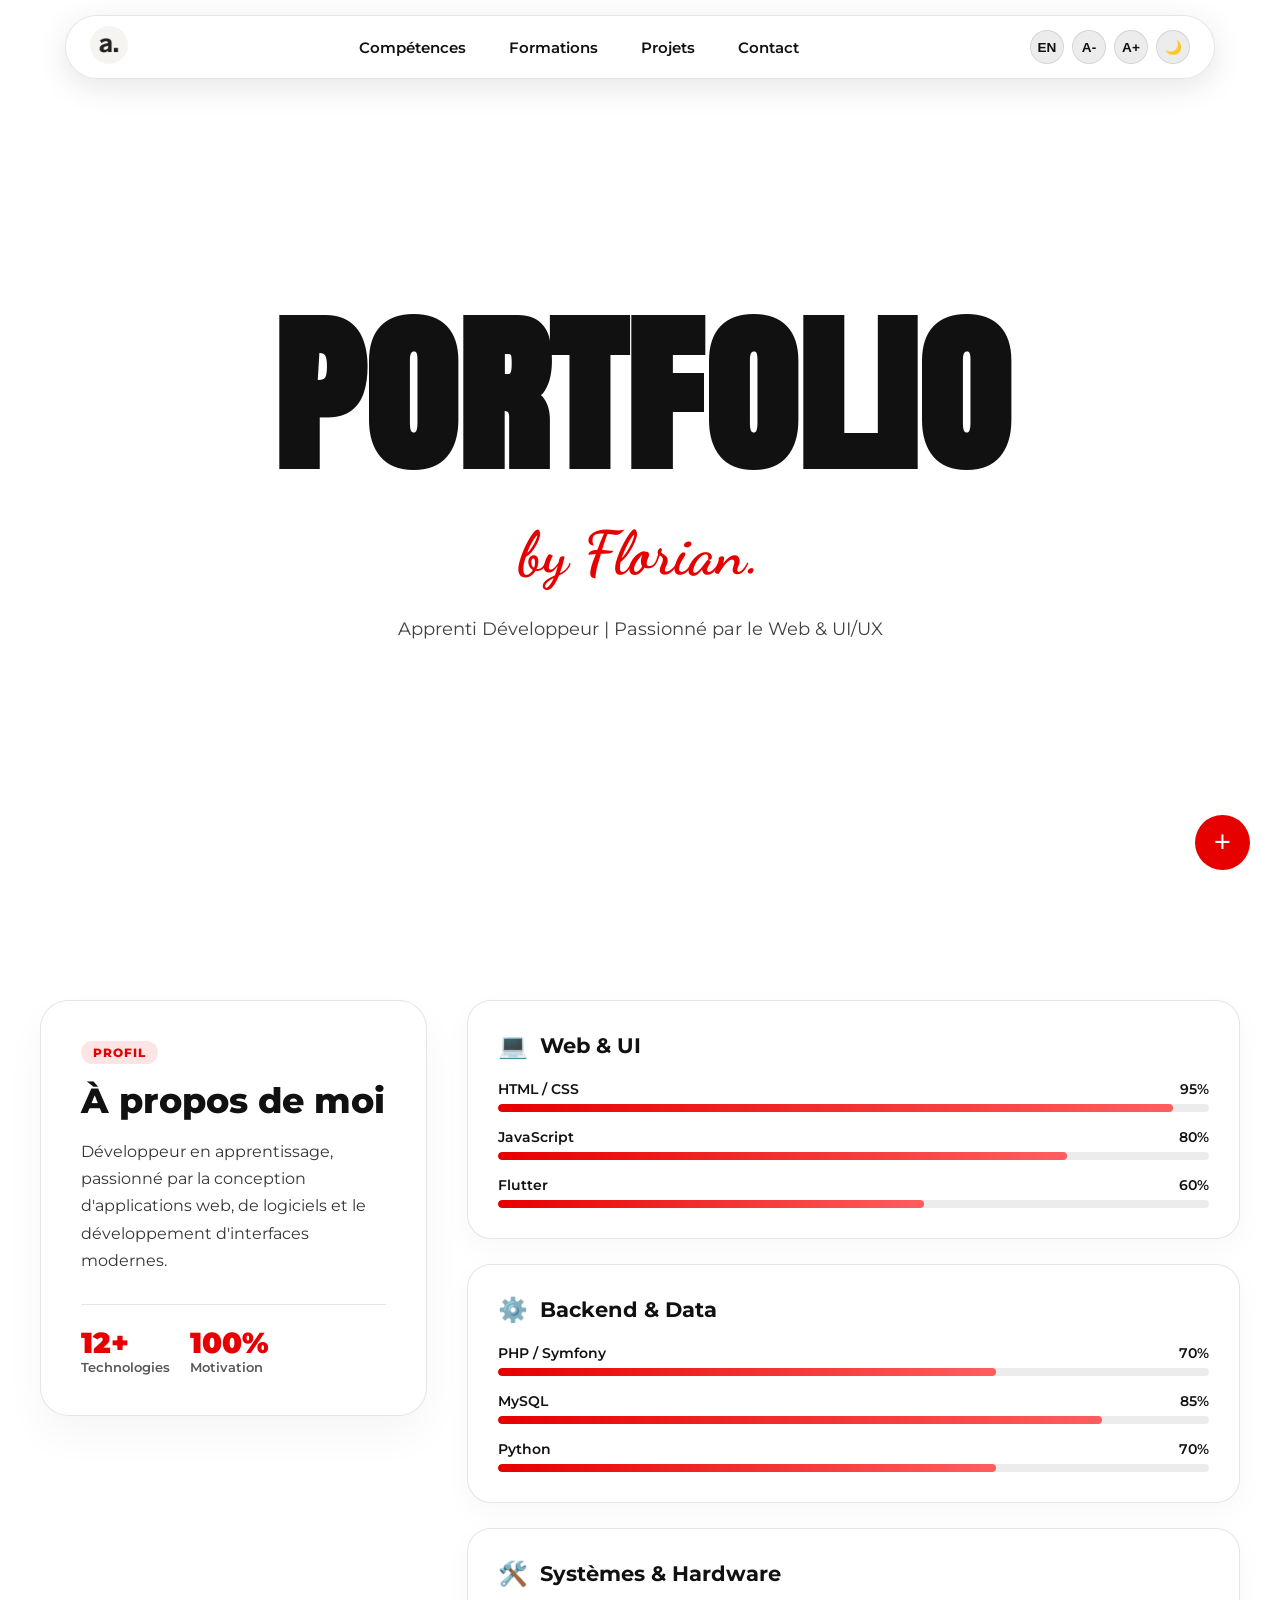
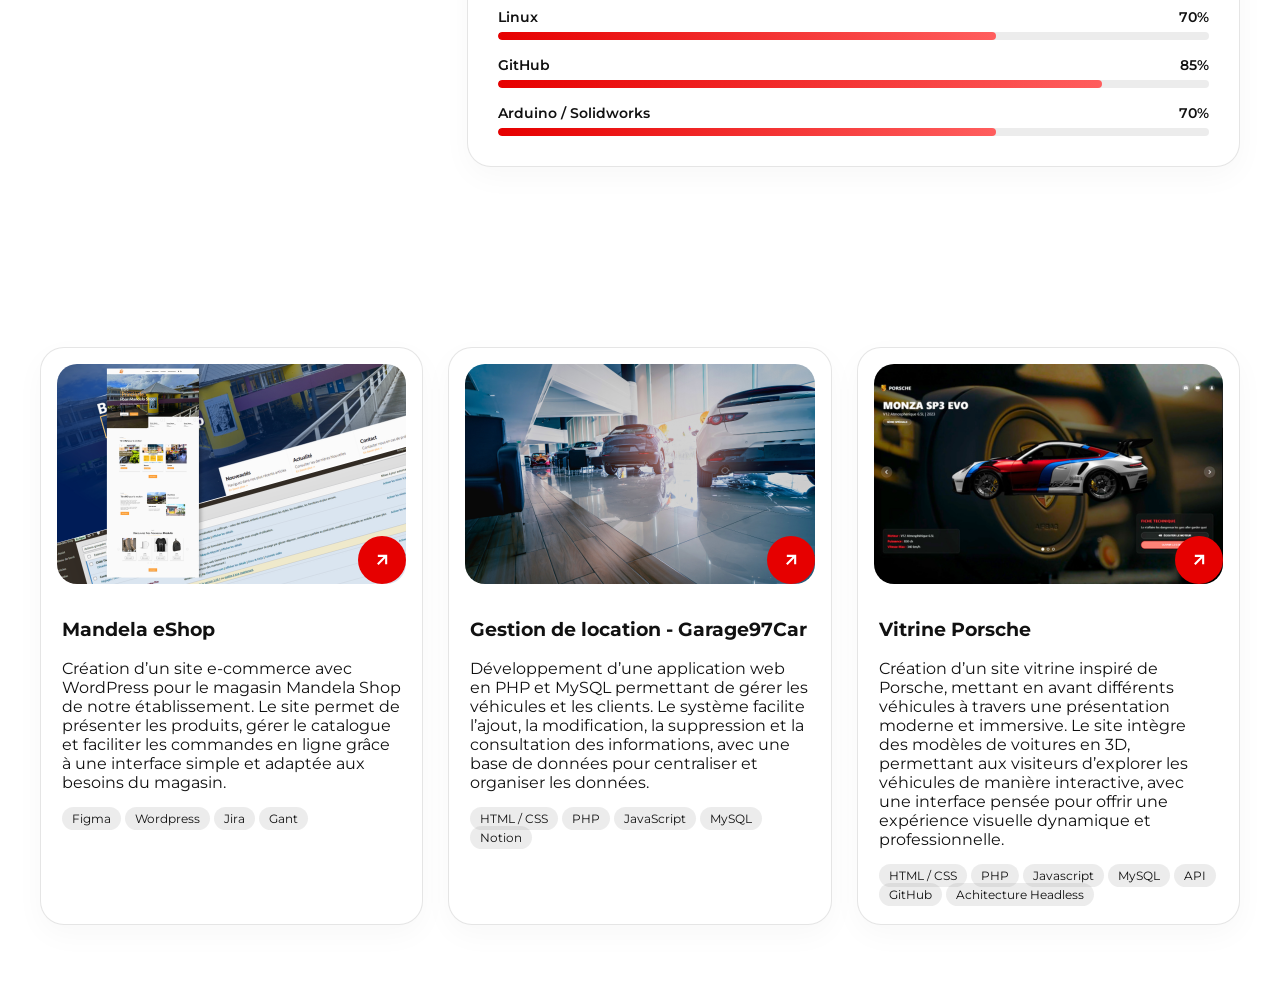
==== index.html @ 23d3fcbe "ajout description projet" ====
<!DOCTYPE html>
<html lang="fr">
<head>
    <meta charset="UTF-8">
    <meta name="viewport" content="width=device-width, initial-scale=1.0">
    <link rel="shortcut icon" href="img/icon-site-portfolio.png" type="image/x-icon">
    <link rel="stylesheet" href="styles.css">
    <title>Portfolio - Florian ALBUFFY - Apprenti Développeur</title>
</head>
<body>
    
    <!-- NAVBAR GLASSMOPHIC ET CONTROLES -->
    <nav>
        <div class="nav-container">
            <div class="left-nav">
                <img src="img/icon-site-portfolio.png" alt="Logo" class="logo-img">
            </div>
            
            <div class="right-nav" id="right-nav">
                <a href="#competences" data-i18n="nav-skills">Compétences</a>
                <a href="#formations" data-i18n="nav-education">Formations</a>
                <a href="#projets" data-i18n="nav-projects">Projets</a>
                <a href="#contact" data-i18n="nav-contact">Contact</a>
            </div>

            <!-- PANNEAU D'ACCESSIBILITÉ & PARAMÈTRES -->
            <div class="nav-controls">
                <!-- Selecteur de Langue -->
                <button id="lang-btn" class="ctrl-btn" title="Changer de langue">EN</button>
                
                <!-- Contrôle Taille de Police -->
                <button id="font-decrease" class="ctrl-btn" title="Réduire le texte">A-</button>
                <button id="font-increase" class="ctrl-btn" title="Agrandir le texte">A+</button>

                <!-- Toggle Thème Sombre/Clair -->
                <button id="theme-toggle" class="ctrl-btn" title="Basculer de thème">🌙</button>
            </div>

            <div class="burger-menu" id="burger-menu">
                <span></span>
                <span></span>
                <span></span>
            </div>
        </div>
    </nav>

    <!-- HEADER -->
    <header>
        <h1>portfolio</h1>
        <h2>by Florian.</h2>
        <p class="header-subtitle">Apprenti Développeur | Passionné par le Web & UI/UX</p>
    </header>

<!-- SECTION COMPÉTENCES / À PROPOS (VERSION REDESIGNÉE) -->
<section class="competences" id="competences">
    
    <!-- À Propos -->
    <div class="about-card">
        <div class="about-badge">PROFIL</div>
        <h2 data-i18n="about-title">À propos de moi</h2>
        <p data-i18n="about-text">
            Développeur en apprentissage, passionné par la création d'applications web modernes, 
            de logiciels sur-mesure et l'exploration des systèmes embarqués.
        </p>
        <div class="about-stats">
            <div class="stat-item">
                <span class="stat-num">12+</span>
                <span class="stat-label">Technologies</span>
            </div>
            <div class="stat-item">
                <span class="stat-num">100%</span>
                <span class="stat-label">Motivation</span>
            </div>
        </div>
    </div>
    
    <!-- Grille de Compétences par Catégories -->
    <div class="skills-dashboard">
        
        <!-- Catégorie 1: Web & Interface -->
        <div class="skill-category">
            <div class="category-header">
                <span class="category-icon">💻</span>
                <h3>Web & UI</h3>
            </div>
            <div class="skill-bars">
                <div class="skill-card">
                    <div class="skill-info"><span>HTML / CSS</span><span>95%</span></div>
                    <div class="progress-bar"><div class="progress-fill" style="width: 95%;"></div></div>
                </div>
                <div class="skill-card">
                    <div class="skill-info"><span>JavaScript</span><span>80%</span></div>
                    <div class="progress-bar"><div class="progress-fill" style="width: 80%;"></div></div>
                </div>
                <div class="skill-card">
                    <div class="skill-info"><span>Flutter</span><span>60%</span></div>
                    <div class="progress-bar"><div class="progress-fill" style="width: 60%;"></div></div>
                </div>
            </div>
        </div>

        <!-- Catégorie 2: Backend & Base de données -->
        <div class="skill-category">
            <div class="category-header">
                <span class="category-icon">⚙️</span>
                <h3>Backend & Data</h3>
            </div>
            <div class="skill-bars">
                <div class="skill-card">
                    <div class="skill-info"><span>PHP / Symfony</span><span>70%</span></div>
                    <div class="progress-bar"><div class="progress-fill" style="width: 70%;"></div></div>
                </div>
                <div class="skill-card">
                    <div class="skill-info"><span>MySQL</span><span>85%</span></div>
                    <div class="progress-bar"><div class="progress-fill" style="width: 85%;"></div></div>
                </div>
                <div class="skill-card">
                    <div class="skill-info"><span>Python</span><span>70%</span></div>
                    <div class="progress-bar"><div class="progress-fill" style="width: 70%;"></div></div>
                </div>
            </div>
        </div>

        <!-- Catégorie 3: Systèmes & Outils -->
        <div class="skill-category">
            <div class="category-header">
                <span class="category-icon">🛠️</span>
                <h3>Systèmes & Hardware</h3>
            </div>
            <div class="skill-bars">
                <div class="skill-card">
                    <div class="skill-info"><span>Linux</span><span>70%</span></div>
                    <div class="progress-bar"><div class="progress-fill" style="width: 70%;"></div></div>
                </div>
                <div class="skill-card">
                    <div class="skill-info"><span>GitHub</span><span>85%</span></div>
                    <div class="progress-bar"><div class="progress-fill" style="width: 85%;"></div></div>
                </div>
                <div class="skill-card">
                    <div class="skill-info"><span>Arduino / Solidworks</span><span>70%</span></div>
                    <div class="progress-bar"><div class="progress-fill" style="width: 70%;"></div></div>
                </div>
            </div>
        </div>

    </div>
</section>

<section class="formation">
    
</section>

    <!-- SECTION PROJETS -->
    <section class="projets" id="projets">
        <div class="cards-container">
            <!-- CARTE 1 -->
            <a href="#" class="card">
                <div class="card-image-wrapper">
                    <div class="card-image" id="p1"></div>
                    <div class="card-btn">
                        <svg viewBox="0 0 24 24"><line x1="7" y1="17" x2="17" y2="7"></line><polyline points="7 7 17 7 17 17"></polyline></svg>
                    </div>
                </div>
                <div class="card-content">
                    <h3 class="card-title">Mandela eShop</h3>
                    <p class="card-description">Création d’un site e-commerce avec WordPress pour le magasin Mandela Shop de notre établissement. Le site permet de présenter les produits, gérer le catalogue et faciliter les commandes en ligne grâce à une interface simple et adaptée aux besoins du magasin.</p>
                    <div class="card-tags">
                        <span class="tag">Figma</span>
                        <span class="tag">Wordpress</span>
                        <span class="tag">Jira</span>
                        <span class="tag">Gant</span>
                    </div>
                </div>
            </a>
            <!-- CARTE 2 -->
            <a href="#" class="card">
                <div class="card-image-wrapper">
                    <div class="card-image" id="p2"></div>
                    <div class="card-btn"><svg viewBox="0 0 24 24"><line x1="7" y1="17" x2="17" y2="7"></line><polyline points="7 7 17 7 17 17"></polyline></svg></div>
                </div>
                <div class="card-content">
                    <h3 class="card-title">Gestion de location - Garage97Car</h3>
                    <p class="card-description">Développement d’une application web en PHP et MySQL permettant de gérer les véhicules et les clients. Le système facilite l’ajout, la modification, la suppression et la consultation des informations, avec une base de données pour centraliser et organiser les données.</p>
                    <div class="card-tags">
                        <span class="tag">HTML / CSS</span>
                        <span class="tag">PHP</span>
                        <span class="tag">JavaScript</span>
                        <span class="tag">MySQL</span>
                        <span class="tag">Notion</span>
                    </div>
                </div>
            </a>
            <!-- CARTE 3 -->
            <a href="#" class="card">
                <div class="card-image-wrapper">
                    <div class="card-image" id="p3"></div>
                    <div class="card-btn"><svg viewBox="0 0 24 24"><line x1="7" y1="17" x2="17" y2="7"></line><polyline points="7 7 17 7 17 17"></polyline></svg></div>
                </div>
                <div class="card-content">
                    <h3 class="card-title">Vitrine Porsche</h3>
                    <p class="card-description">Création d’un site vitrine inspiré de Porsche, mettant en avant différents véhicules à travers une présentation moderne et immersive. Le site intègre des modèles de voitures en 3D, permettant aux visiteurs d’explorer les véhicules de manière interactive, avec une interface pensée pour offrir une expérience visuelle dynamique et professionnelle.</p>
                    <div class="card-tags">
                        <span class="tag">HTML / CSS</span>
                        <span class="tag">PHP</span>
                        <span class="tag">Javascript</span>
                        <span class="tag">MySQL</span>
                        <span class="tag">API</span>
                        <span class="tag">GitHub</span>
                        <span class="tag">Achitecture Headless</span>
                    </div>
                </div>
            </a>
        </div>
    </section>

    <!-- BULLE DE CONTACT FIXE (FAB) -->
    <div class="fab-container">
        <div class="fab-links" id="fab-links">
            <a href="#" target="_blank" title="GitHub">GH</a>
            <a href="#" target="_blank" title="LinkedIn">LI</a>
            <a href="#" target="_blank" title="Email">@</a>
        </div>
        <button class="fab-button" id="fab-button">
            +
        </button>
    </div>

    <script src="script.js"></script>
</body>
</html>
---- styles.css ----
@import url('https://fonts.googleapis.com/css2?family=Anton+SC&family=Dancing+Script:wght@400..700&family=Montserrat:ital,wght@0,100..900;1,100..900&display=swap');

/* VARIABLE DES THÈMES & ACCESSIBILITÉ */
:root {
    --font-scale: 100%;
    --bg-color: #ffffff;
    --text-color: #111111;
    --section-bg: #f8f9fa;
    --card-bg: #ffffff;
    --card-text: #111111;
    --nav-bg: rgba(255, 255, 255, 0.55);
    --nav-border: rgba(0, 0, 0, 0.1);
    --nav-text: #111111;
    --accent-color: #e60000;
}

[data-theme="dark"] {
    --bg-color: #0d0d0e;
    --text-color: #f0f2f5;
    --section-bg: #161618;
    --card-bg: #1e1e22;
    --card-text: #ffffff;
    --nav-bg: rgba(18, 18, 20, 0.65);
    --nav-border: rgba(255, 255, 255, 0.12);
    --nav-text: #ffffff;
}

html {
    font-size: var(--font-scale);
}

body {
    margin: 0;
    font-family: "Montserrat", sans-serif;
    background-color: var(--bg-color);
    color: var(--text-color);
    transition: background-color 0.3s ease, color 0.3s ease;
}

a {
    text-decoration: none;
    color: inherit;
}

/* NAVBAR GLASSMOPHIC */
nav {
    width: 100%;
    position: fixed;
    top: 0;
    left: 0;
    z-index: 1000;
    display: flex;
    justify-content: center;
    padding: 15px 0;
}

.nav-container {
    display: flex;
    align-items: center;
    justify-content: space-between;
    width: 90%;
    max-width: 1100px;
    padding: 10px 24px;
    background: var(--nav-bg);
    -webkit-backdrop-filter: blur(14px);
    backdrop-filter: blur(14px);
    border: 1px solid var(--nav-border);
    border-radius: 50px;
    box-shadow: 0 8px 32px 0 rgba(0, 0, 0, 0.1);
    transition: background 0.3s, border 0.3s;
}

.left-nav .logo-img {
    height: 38px;
    border-radius: 50%;
}

.right-nav {
    display: flex;
    gap: 15px;
}

.right-nav a {
    padding: 8px 14px;
    color: var(--nav-text);
    font-weight: 600;
    font-size: 0.95rem;
    border-radius: 20px;
    transition: background 0.3s ease;
}

.right-nav a:hover {
    background: rgba(125, 125, 125, 0.2);
}

/* BOUTONS ACCESSIBILITÉ & CONTROLES */
.nav-controls {
    display: flex;
    align-items: center;
    gap: 8px;
}

.ctrl-btn {
    background: rgba(125, 125, 125, 0.15);
    color: var(--nav-text);
    border: 1px solid var(--nav-border);
    border-radius: 50%;
    width: 34px;
    height: 34px;
    font-size: 0.85rem;
    font-weight: bold;
    cursor: pointer;
    display: flex;
    align-items: center;
    justify-content: center;
    transition: transform 0.2s, background 0.3s;
}

.ctrl-btn:hover {
    transform: scale(1.1);
    background: var(--accent-color);
    color: #ffffff;
}

/* BURGER MENU */
.burger-menu {
    display: none;
    flex-direction: column;
    gap: 4px;
    cursor: pointer;
}

.burger-menu span {
    width: 22px;
    height: 2.5px;
    background-color: var(--nav-text);
    transition: all 0.3s;
}

/* HEADER */
header {
    min-height: 100vh;
    display: flex;
    flex-direction: column;
    align-items: center;
    justify-content: center;
}

header h1 {
    margin: 0;
    font-size: clamp(2.4rem, 18vw, 12rem);
    font-family: "Anton SC", sans-serif;
    color: var(--text-color);
}

header h2 {
    font-family: "Dancing Script", cursive;
    font-size: clamp(2rem, 5vw, 3.8rem);
    color: var(--accent-color);
    margin: -15px 0 10px 0;
}

.header-subtitle {
    font-size: 1.1rem;
    opacity: 0.8;
    text-align: center;
    padding: 0 20px;
}

/* COMPÉTENCES & SECTION CONTENUS */
.competences {
    min-height: 80vh;
    display: grid;
    grid-template-columns: 1fr 2fr;
    gap: 40px;
    max-width: 1200px;
    margin: 0 auto;
    padding: 100px 20px;
    align-items: start;
}

.about-content,
.skills-container {
    flex: 1 1 380px;
    max-width: 500px;
    background: var(--card-bg);
    color: var(--card-text);
    padding: 35px;
    border-radius: 20px;
    box-shadow: 0 10px 30px rgba(0, 0, 0, 0.06);
}

.skills-grid {
    display: grid;
    grid-template-columns: repeat(auto-fit, minmax(120px, 1fr));
    gap: 12px;
}

.skill-item {
    display: flex;
    justify-content: space-between;
    background: rgba(125, 125, 125, 0.1);
    padding: 10px 14px;
    border-radius: 10px;
    font-weight: 600;
    font-size: 0.88rem;
}

.skill-item .percent {
    color: var(--accent-color);
}

/* PROJETS & CARTE */
.projets {
    padding: 80px 20px;
}

.cards-container {
    display: grid;
    grid-template-columns: repeat(auto-fit, minmax(300px, 1fr));
    gap: 25px;
    max-width: 1200px;
    margin: 0 auto;
}

.card {
    background-color: var(--card-bg);
    color: var(--card-text);
    border-radius: 24px;
    padding: 16px;
    display: flex;
    flex-direction: column;
    border: 1px solid var(--nav-border);
    box-shadow: 0 10px 30px rgba(0, 0, 0, 0.03);
}

.card-image-wrapper {
    position: relative;
    width: 100%;
    height: 220px;
}

.card-image {
    width: 100%;
    height: 100%;
    border-radius: 20px;
    transition: transform 0.4s cubic-bezier(0.16, 1, 0.3, 1);
}

#p1{
    background: url('img/Mandela-eShop.png');    
}

#p2{
    background: url('img/Garage97car.png');    
}

#p3{
    background: url('img/Showcase\ Porsche.png');    
}

.card-btn {
    position: absolute;
    bottom: 0;
    right: 0;
    width: 48px;
    height: 48px;
    background-color: var(--accent-color);
    border-radius: 50%;
    display: flex;
    justify-content: center;
    align-items: center;
    color: #fff;
}

.card-btn svg {
    width: 20px;
    height: 20px;
    fill: none;
    stroke: currentColor;
    stroke-width: 2.5;
}

.card-content {
    padding: 15px 5px 5px 5px;
}

.tag {
    background-color: rgba(125, 125, 125, 0.15);
    font-size: 0.75rem;
    padding: 4px 10px;
    border-radius: 12px;
}

/* FAB SOCIAL */
.fab-container {
    position: fixed;
    bottom: 30px;
    right: 30px;
    z-index: 1000;
}

.fab-links {
    display: flex;
    flex-direction: column;
    gap: 10px;
    opacity: 0;
    pointer-events: none;
    transform: translateY(15px);
    transition: 0.3s ease;
}

.fab-links.show {
    opacity: 1;
    pointer-events: auto;
    transform: translateY(0);
}

.fab-links a {
    width: 42px;
    height: 42px;
    background: #222;
    color: #fff;
    border-radius: 50%;
    display: flex;
    align-items: center;
    justify-content: center;
    font-weight: bold;
}

.fab-button {
    width: 55px;
    height: 55px;
    background: var(--accent-color);
    color: #fff;
    border: none;
    border-radius: 50%;
    font-size: 1.8rem;
    cursor: pointer;
    transition: 0.3s;
}

.fab-button.active {
    transform: rotate(45deg);
    background: #222;
}

/* RESPONSIVE */
@media screen and (max-width: 768px) {
    .burger-menu {
        display: flex;
    }

    .right-nav {
        position: fixed;
        top: 0;
        right: -100%;
        width: 75%;
        height: 100vh;
        background: var(--nav-bg);
        -webkit-backdrop-filter: blur(20px);
        backdrop-filter: blur(20px);
        flex-direction: column;
        justify-content: center;
        align-items: center;
        transition: 0.4s ease;
    }

    .right-nav.open {
        right: 0;
    }
}

/* Carte À Propos */
.about-card {
    background: var(--card-bg);
    color: var(--card-text);
    padding: 40px;
    border-radius: 28px;
    border: 1px solid var(--nav-border);
    box-shadow: 0 20px 40px rgba(0, 0, 0, 0.04);
    position: sticky;
    top: 100px;
}

.about-badge {
    display: inline-block;
    padding: 4px 12px;
    background: rgba(230, 0, 0, 0.1);
    color: var(--accent-color);
    font-size: 0.75rem;
    font-weight: 800;
    letter-spacing: 1px;
    border-radius: 20px;
    margin-bottom: 15px;
}

.about-card h2 {
    font-size: 2.2rem;
    font-weight: 800;
    margin-top: 0;
    margin-bottom: 15px;
}

.about-card p {
    line-height: 1.7;
    opacity: 0.85;
    font-size: 1rem;
}

.about-stats {
    display: flex;
    gap: 20px;
    margin-top: 30px;
    padding-top: 20px;
    border-top: 1px solid var(--nav-border);
}

.stat-item {
    display: flex;
    flex-direction: column;
}

.stat-num {
    font-size: 1.8rem;
    font-weight: 900;
    color: var(--accent-color);
}

.stat-label {
    font-size: 0.8rem;
    opacity: 0.7;
    font-weight: 600;
}

/* Dashboard des compétences */
.skills-dashboard {
    display: flex;
    flex-direction: column;
    gap: 25px;
}

.skill-category {
    background: var(--card-bg);
    color: var(--card-text);
    padding: 30px;
    border-radius: 24px;
    border: 1px solid var(--nav-border);
    box-shadow: 0 10px 30px rgba(0, 0, 0, 0.03);
    transition: transform 0.3s ease, border-color 0.3s ease, box-shadow 0.3s ease;
}

.category-header {
    display: flex;
    align-items: center;
    gap: 12px;
    margin-bottom: 20px;
}

.category-icon {
    font-size: 1.5rem;
}

.category-header h3 {
    margin: 0;
    font-size: 1.3rem;
    font-weight: 700;
}

/* Barres de progression */
.skill-bars {
    display: flex;
    flex-direction: column;
    gap: 16px;
}

.skill-card {
    display: flex;
    flex-direction: column;
    gap: 6px;
}

.skill-info {
    display: flex;
    justify-content: space-between;
    font-weight: 600;
    font-size: 0.9rem;
}

.progress-bar {
    width: 100%;
    height: 8px;
    background: rgba(125, 125, 125, 0.15);
    border-radius: 10px;
    overflow: hidden;
}

.progress-fill {
    height: 100%;
    background: linear-gradient(90deg, var(--accent-color), #ff5e5e);
    border-radius: 10px;
    transition: width 1s ease-in-out;
}

/* RESPONSIVE COMPÉTENCES */
@media screen and (max-width: 900px) {
    .competences {
        grid-template-columns: 1fr;
    }

    .about-card {
        position: relative;
        top: 0;
    }
}
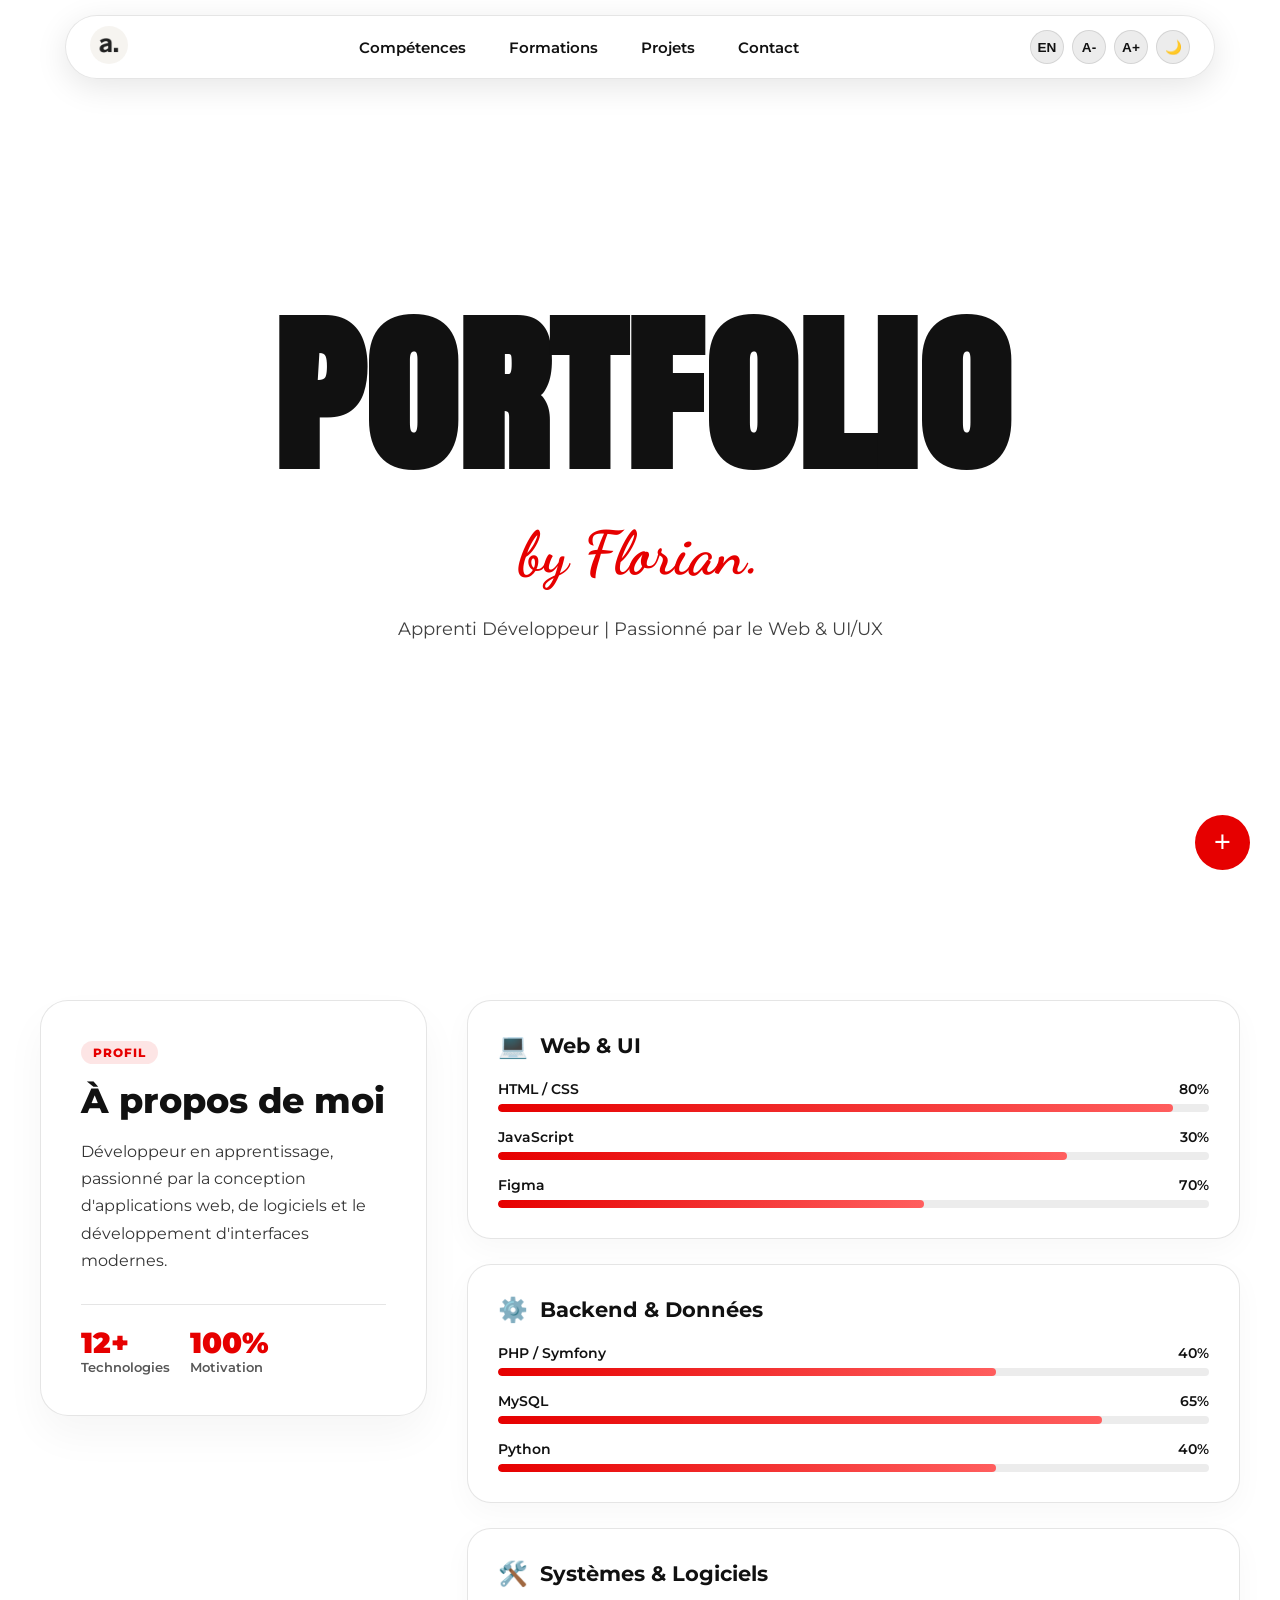
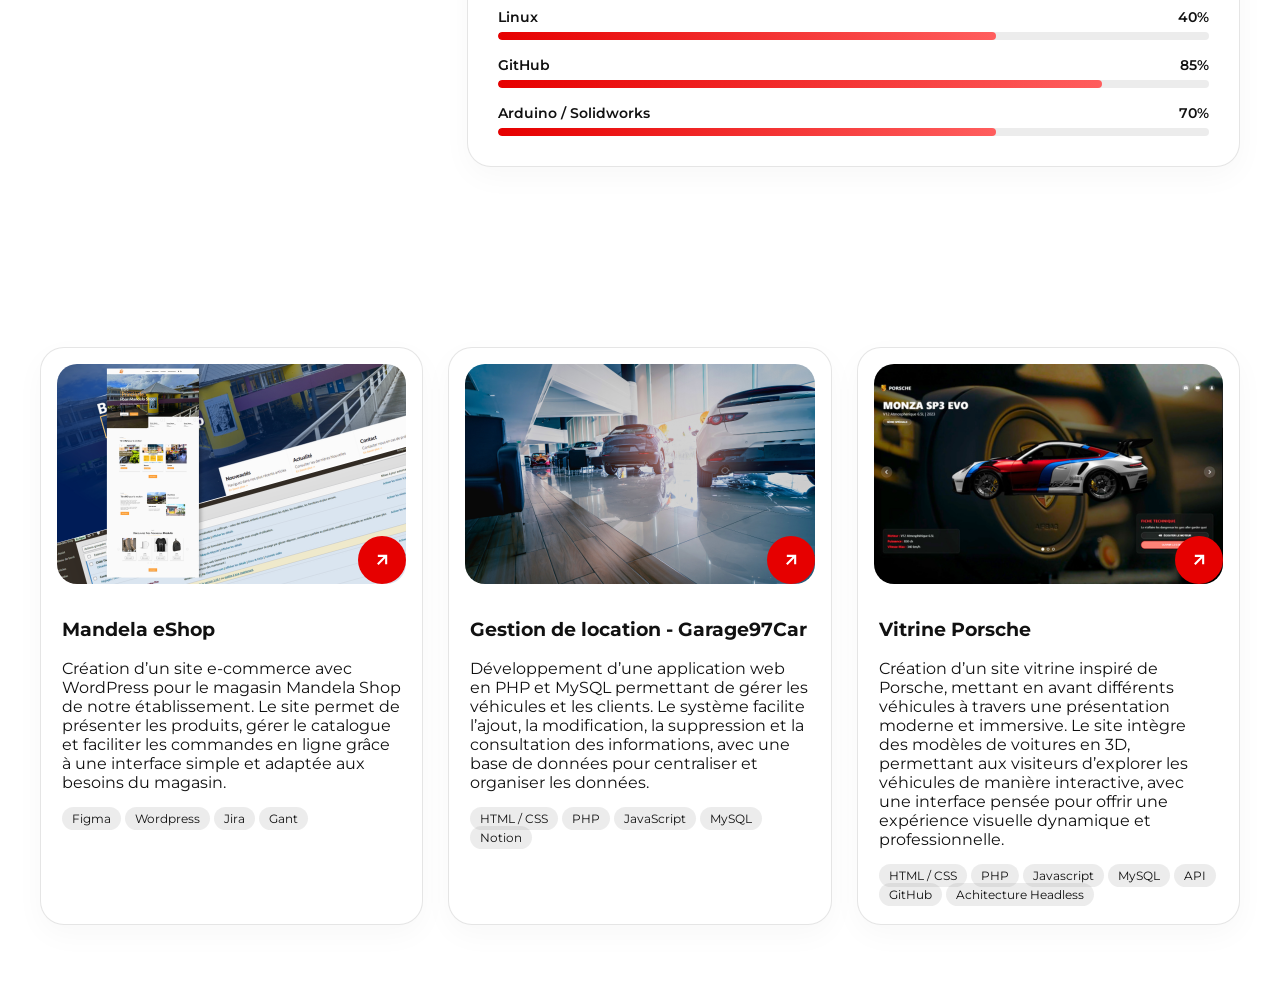
==== commit 9f113cba: "modif contenus skills" ====
--- a/index.html
+++ b/index.html
@@ -85,15 +85,15 @@
             </div>
             <div class="skill-bars">
                 <div class="skill-card">
-                    <div class="skill-info"><span>HTML / CSS</span><span>95%</span></div>
+                    <div class="skill-info"><span>HTML / CSS</span><span>80%</span></div>
                     <div class="progress-bar"><div class="progress-fill" style="width: 95%;"></div></div>
                 </div>
                 <div class="skill-card">
-                    <div class="skill-info"><span>JavaScript</span><span>80%</span></div>
+                    <div class="skill-info"><span>JavaScript</span><span>30%</span></div>
                     <div class="progress-bar"><div class="progress-fill" style="width: 80%;"></div></div>
                 </div>
                 <div class="skill-card">
-                    <div class="skill-info"><span>Flutter</span><span>60%</span></div>
+                    <div class="skill-info"><span>Figma</span><span>70%</span></div>
                     <div class="progress-bar"><div class="progress-fill" style="width: 60%;"></div></div>
                 </div>
             </div>
@@ -103,19 +103,19 @@
         <div class="skill-category">
             <div class="category-header">
                 <span class="category-icon">⚙️</span>
-                <h3>Backend & Data</h3>
+                <h3>Backend & Données</h3>
             </div>
             <div class="skill-bars">
                 <div class="skill-card">
-                    <div class="skill-info"><span>PHP / Symfony</span><span>70%</span></div>
-                    <div class="progress-bar"><div class="progress-fill" style="width: 70%;"></div></div>
-                </div>
-                <div class="skill-card">
-                    <div class="skill-info"><span>MySQL</span><span>85%</span></div>
+                    <div class="skill-info"><span>PHP / Symfony</span><span>40%</span></div>
+                    <div class="progress-bar"><div class="progress-fill" style="width: 70%;"></div></div>
+                </div>
+                <div class="skill-card">
+                    <div class="skill-info"><span>MySQL</span><span>65%</span></div>
                     <div class="progress-bar"><div class="progress-fill" style="width: 85%;"></div></div>
                 </div>
                 <div class="skill-card">
-                    <div class="skill-info"><span>Python</span><span>70%</span></div>
+                    <div class="skill-info"><span>Python</span><span>40%</span></div>
                     <div class="progress-bar"><div class="progress-fill" style="width: 70%;"></div></div>
                 </div>
             </div>
@@ -125,11 +125,11 @@
         <div class="skill-category">
             <div class="category-header">
                 <span class="category-icon">🛠️</span>
-                <h3>Systèmes & Hardware</h3>
+                <h3>Systèmes & Logiciels</h3>
             </div>
             <div class="skill-bars">
                 <div class="skill-card">
-                    <div class="skill-info"><span>Linux</span><span>70%</span></div>
+                    <div class="skill-info"><span>Linux</span><span>40%</span></div>
                     <div class="progress-bar"><div class="progress-fill" style="width: 70%;"></div></div>
                 </div>
                 <div class="skill-card">
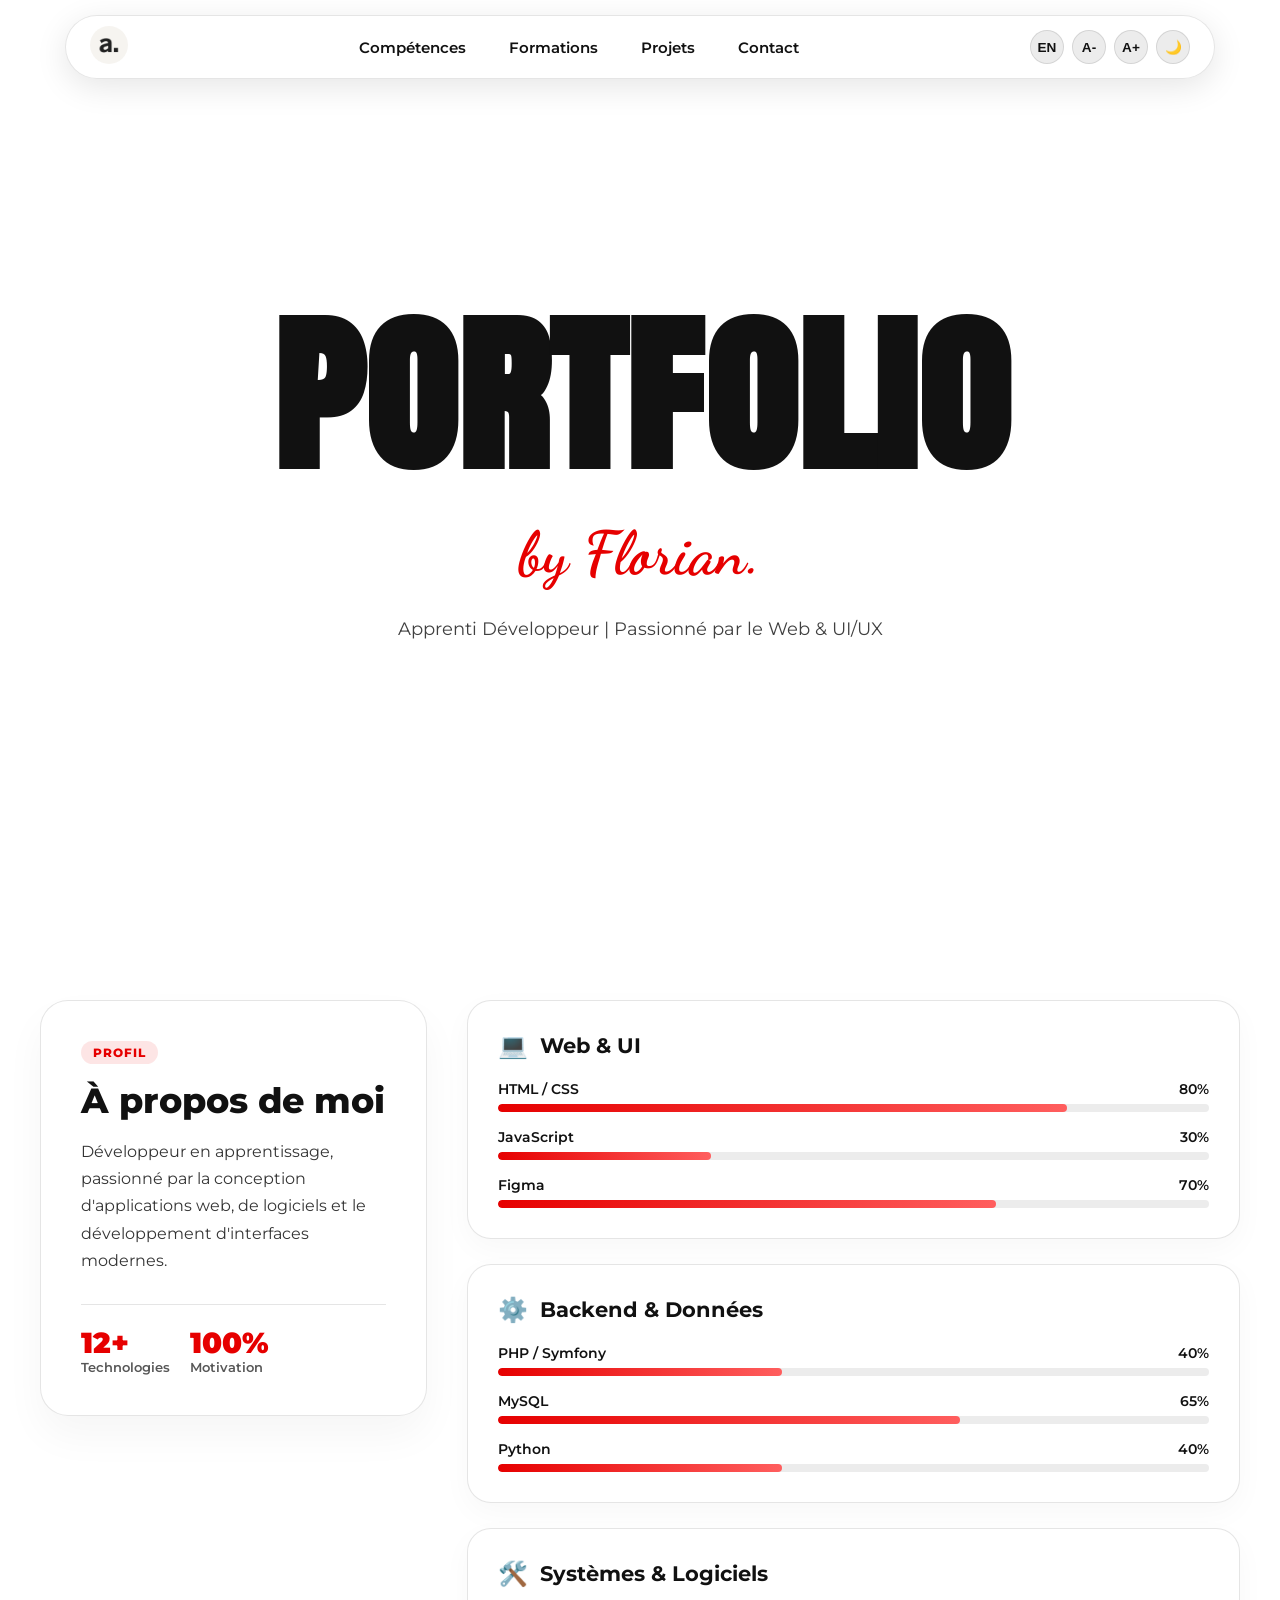
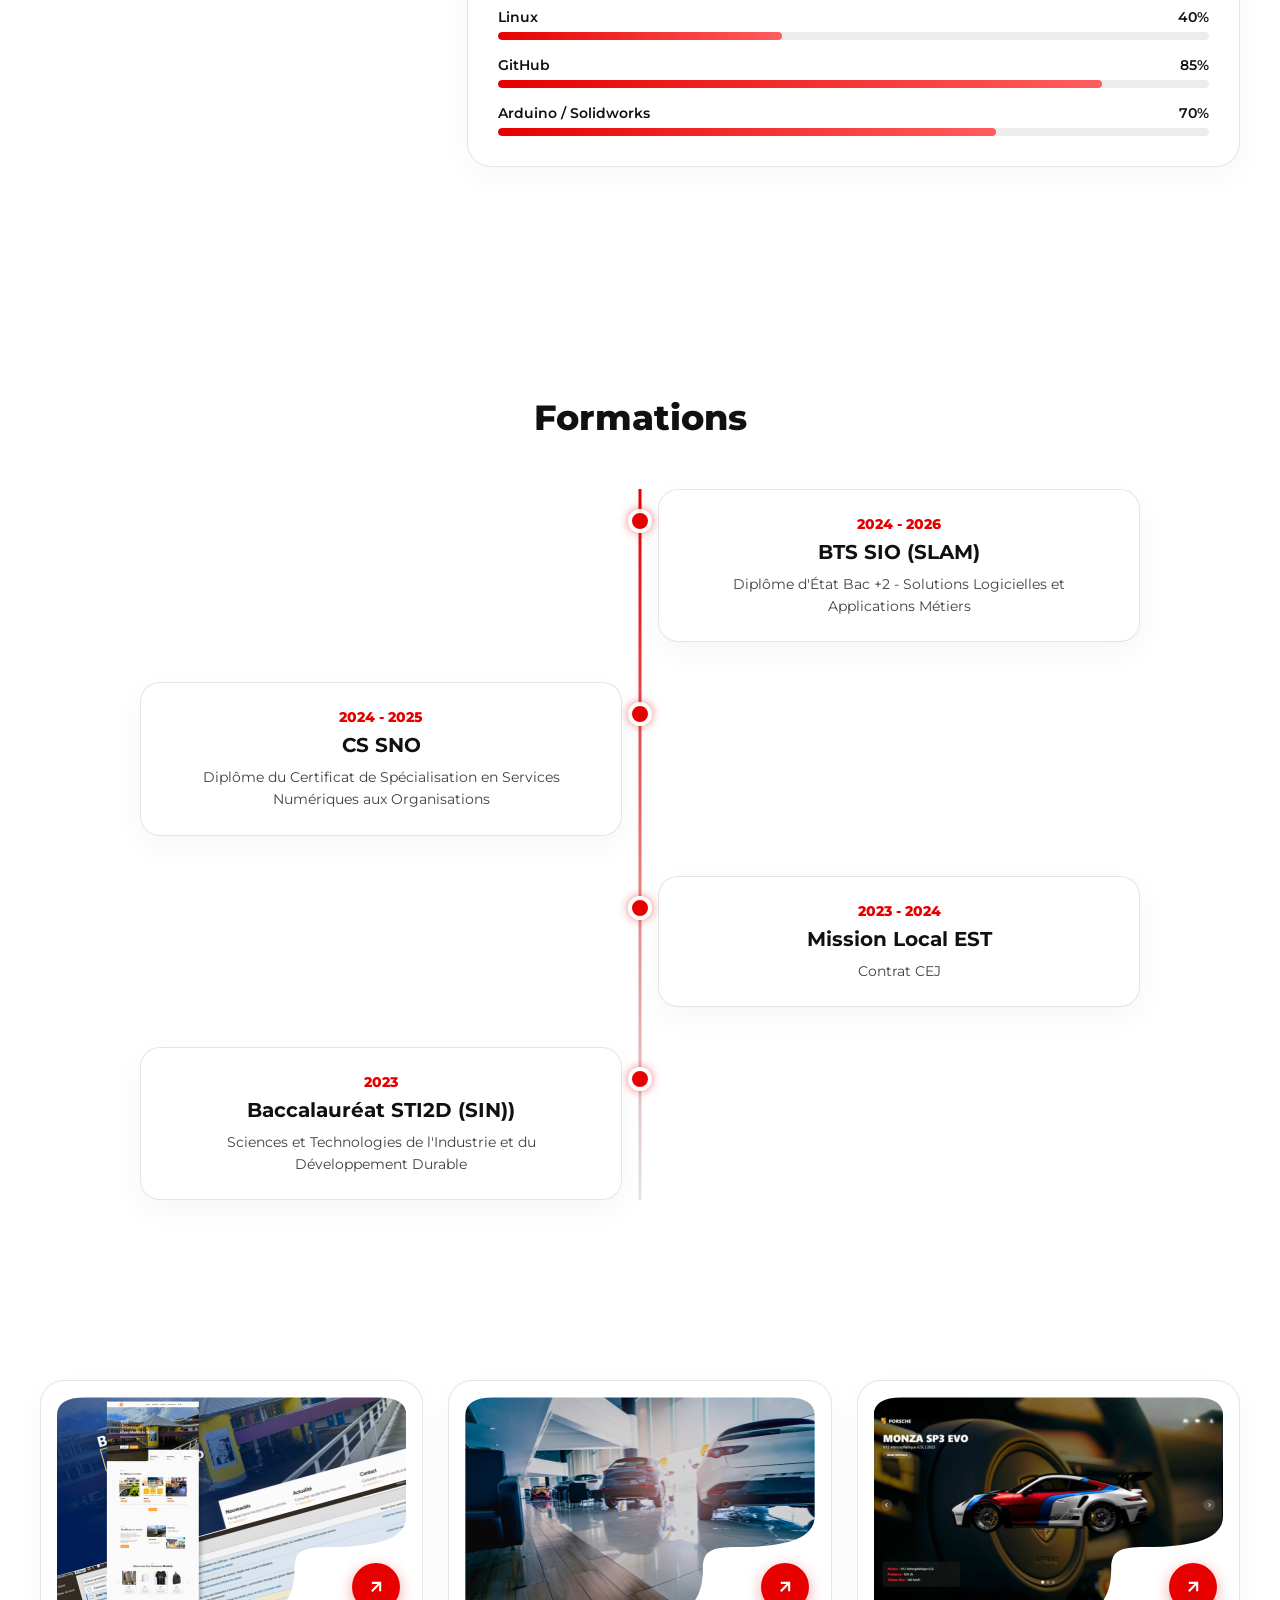
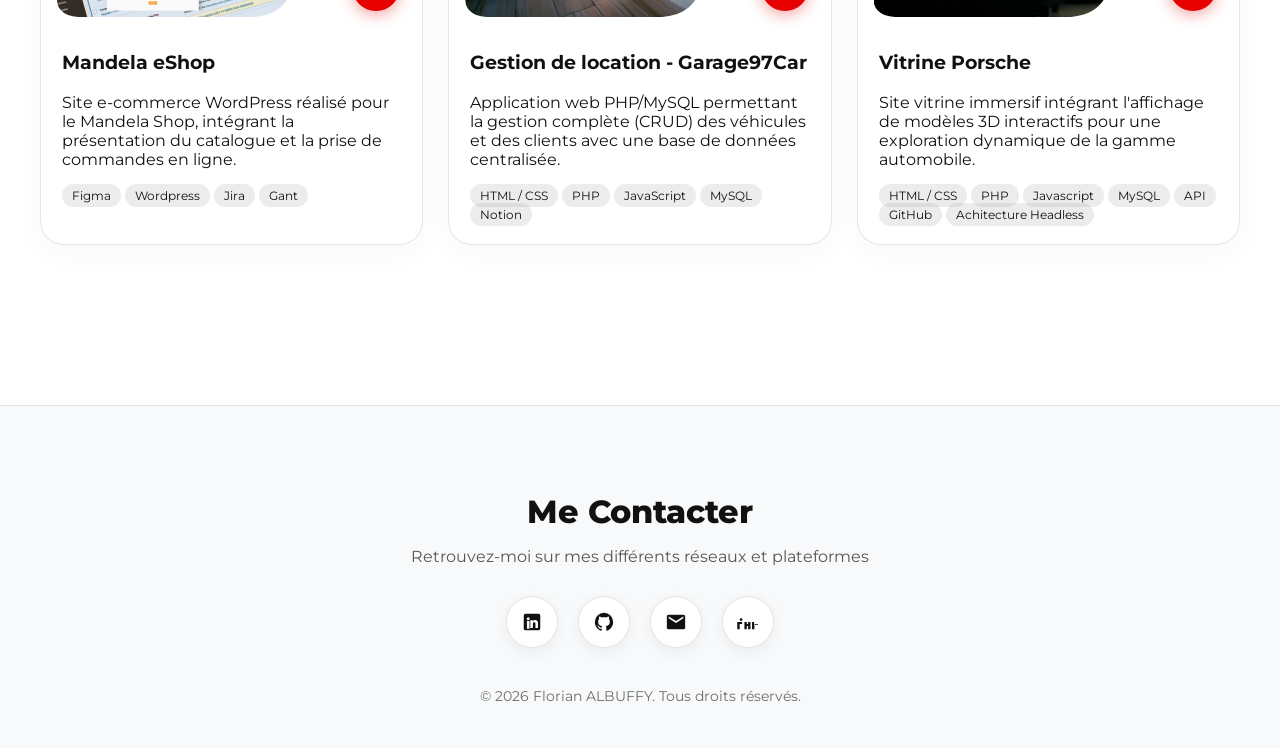
==== commit 5efa0e3f: "maj site" ====
--- a/index.html
+++ b/index.html
@@ -86,15 +86,15 @@
             <div class="skill-bars">
                 <div class="skill-card">
                     <div class="skill-info"><span>HTML / CSS</span><span>80%</span></div>
-                    <div class="progress-bar"><div class="progress-fill" style="width: 95%;"></div></div>
+                    <div class="progress-bar"><div class="progress-fill" style="width: 80%;"></div></div>
                 </div>
                 <div class="skill-card">
                     <div class="skill-info"><span>JavaScript</span><span>30%</span></div>
-                    <div class="progress-bar"><div class="progress-fill" style="width: 80%;"></div></div>
+                    <div class="progress-bar"><div class="progress-fill" style="width: 30%;"></div></div>
                 </div>
                 <div class="skill-card">
                     <div class="skill-info"><span>Figma</span><span>70%</span></div>
-                    <div class="progress-bar"><div class="progress-fill" style="width: 60%;"></div></div>
+                    <div class="progress-bar"><div class="progress-fill" style="width: 70%;"></div></div>
                 </div>
             </div>
         </div>
@@ -108,15 +108,15 @@
             <div class="skill-bars">
                 <div class="skill-card">
                     <div class="skill-info"><span>PHP / Symfony</span><span>40%</span></div>
-                    <div class="progress-bar"><div class="progress-fill" style="width: 70%;"></div></div>
+                    <div class="progress-bar"><div class="progress-fill" style="width: 40%;"></div></div>
                 </div>
                 <div class="skill-card">
                     <div class="skill-info"><span>MySQL</span><span>65%</span></div>
-                    <div class="progress-bar"><div class="progress-fill" style="width: 85%;"></div></div>
+                    <div class="progress-bar"><div class="progress-fill" style="width: 65%;"></div></div>
                 </div>
                 <div class="skill-card">
                     <div class="skill-info"><span>Python</span><span>40%</span></div>
-                    <div class="progress-bar"><div class="progress-fill" style="width: 70%;"></div></div>
+                    <div class="progress-bar"><div class="progress-fill" style="width: 40%;"></div></div>
                 </div>
             </div>
         </div>
@@ -130,7 +130,7 @@
             <div class="skill-bars">
                 <div class="skill-card">
                     <div class="skill-info"><span>Linux</span><span>40%</span></div>
-                    <div class="progress-bar"><div class="progress-fill" style="width: 70%;"></div></div>
+                    <div class="progress-bar"><div class="progress-fill" style="width: 40%;"></div></div>
                 </div>
                 <div class="skill-card">
                     <div class="skill-info"><span>GitHub</span><span>85%</span></div>
@@ -146,9 +146,54 @@
     </div>
 </section>
 
-<section class="formation">
-    
-</section>
+<!-- SECTION FORMATION (TIMELINE VERTICALE CENTRÉE) -->
+    <section class="formation" id="formations">
+        <h2 class="section-title" data-i18n="nav-education">Formations</h2>
+        
+        <div class="timeline-container">
+            <div class="timeline-line"></div>
+
+            <!-- Formation 1 -->
+            <div class="timeline-item">
+                <div class="timeline-dot"></div>
+                <div class="timeline-content">
+                    <span class="timeline-date">2024 - 2026</span>
+                    <h3 class="timeline-title">BTS SIO (SLAM)</h3>
+                    <p class="timeline-diploma">Diplôme d'État Bac +2 - Solutions Logicielles et Applications Métiers</p>
+                </div>
+            </div>
+
+            <!-- Formation 2 -->
+            <div class="timeline-item">
+                <div class="timeline-dot"></div>
+                <div class="timeline-content">
+                    <span class="timeline-date">2024 - 2025</span>
+                    <h3 class="timeline-title">CS SNO</h3>
+                    <p class="timeline-diploma">Diplôme du Certificat de Spécialisation en Services Numériques aux Organisations</p>
+                </div>
+            </div>
+            
+            <!-- Formation 3 -->
+            <div class="timeline-item">
+                <div class="timeline-dot"></div>
+                <div class="timeline-content">
+                    <span class="timeline-date">2023 - 2024</span>
+                    <h3 class="timeline-title">Mission Local EST</h3>
+                    <p class="timeline-diploma">Contrat CEJ</p>
+                </div>
+            </div>
+
+            <!-- Formation 4 -->
+            <div class="timeline-item">
+                <div class="timeline-dot"></div>
+                <div class="timeline-content">
+                    <span class="timeline-date">2023</span>
+                    <h3 class="timeline-title">Baccalauréat STI2D (SIN))</h3>
+                    <p class="timeline-diploma">Sciences et Technologies de l'Industrie et du Développement Durable </p>
+                </div>
+            </div>
+        </div>
+    </section>
 
     <!-- SECTION PROJETS -->
     <section class="projets" id="projets">
@@ -163,7 +208,7 @@
                 </div>
                 <div class="card-content">
                     <h3 class="card-title">Mandela eShop</h3>
-                    <p class="card-description">Création d’un site e-commerce avec WordPress pour le magasin Mandela Shop de notre établissement. Le site permet de présenter les produits, gérer le catalogue et faciliter les commandes en ligne grâce à une interface simple et adaptée aux besoins du magasin.</p>
+                    <p class="card-description">Site e-commerce WordPress réalisé pour le Mandela Shop, intégrant la présentation du catalogue et la prise de commandes en ligne.</p>
                     <div class="card-tags">
                         <span class="tag">Figma</span>
                         <span class="tag">Wordpress</span>
@@ -180,7 +225,7 @@
                 </div>
                 <div class="card-content">
                     <h3 class="card-title">Gestion de location - Garage97Car</h3>
-                    <p class="card-description">Développement d’une application web en PHP et MySQL permettant de gérer les véhicules et les clients. Le système facilite l’ajout, la modification, la suppression et la consultation des informations, avec une base de données pour centraliser et organiser les données.</p>
+                    <p class="card-description">Application web PHP/MySQL permettant la gestion complète (CRUD) des véhicules et des clients avec une base de données centralisée.</p>
                     <div class="card-tags">
                         <span class="tag">HTML / CSS</span>
                         <span class="tag">PHP</span>
@@ -198,7 +243,7 @@
                 </div>
                 <div class="card-content">
                     <h3 class="card-title">Vitrine Porsche</h3>
-                    <p class="card-description">Création d’un site vitrine inspiré de Porsche, mettant en avant différents véhicules à travers une présentation moderne et immersive. Le site intègre des modèles de voitures en 3D, permettant aux visiteurs d’explorer les véhicules de manière interactive, avec une interface pensée pour offrir une expérience visuelle dynamique et professionnelle.</p>
+                    <p class="card-description">Site vitrine immersif intégrant l'affichage de modèles 3D interactifs pour une exploration dynamique de la gamme automobile.</p>
                     <div class="card-tags">
                         <span class="tag">HTML / CSS</span>
                         <span class="tag">PHP</span>
@@ -213,18 +258,47 @@
         </div>
     </section>
 
-    <!-- BULLE DE CONTACT FIXE (FAB) -->
-    <div class="fab-container">
-        <div class="fab-links" id="fab-links">
-            <a href="#" target="_blank" title="GitHub">GH</a>
-            <a href="#" target="_blank" title="LinkedIn">LI</a>
-            <a href="#" target="_blank" title="Email">@</a>
-        </div>
-        <button class="fab-button" id="fab-button">
-            +
-        </button>
-    </div>
-
+    <!-- FOOTER / CONTACT -->
+    <footer class="contact-footer" id="contact">
+        <div class="footer-container">
+            <h2 class="footer-title">Me Contacter</h2>
+            <p class="footer-subtitle">Retrouvez-moi sur mes différents réseaux et plateformes</p>
+            
+            <div class="social-links">
+                <a href="https://www.linkedin.com/in/florian-albuffy-433315250/" target="_blank" class="social-btn" title="LinkedIn">
+                    <svg viewBox="0 0 24 24"><path fill="currentColor" d="M19 3a2 2 0 0 1 2 2v14a2 2 0 0 1-2 2H5a2 2 0 0 1-2-2V5a2 2 0 0 1 2-2h14m-.5 15.5v-5.3a3.26 3.26 0 0 0-3.26-3.26c-.85 0-1.84.52-2.28 1.3v-1.11h-2.79v8.37h2.79v-4.93c0-.77.62-1.4 1.39-1.4a1.4 1.4 0 0 1 1.4 1.4v4.93h2.75M6.46 10.9v8.37H9.25V10.9H6.46M7.86 6.74a1.65 1.65 0 1 0 0 3.3 1.65 1.65 0 0 0 0-3.3Z"/></svg>
+                </a>
+                <a href="https://github.com/Flo-Programmation" target="_blank" class="social-btn" title="GitHub">
+                    <svg viewBox="0 0 24 24"><path fill="currentColor" d="M12 2A10 10 0 0 0 2 12c0 4.42 2.87 8.17 6.84 9.5c.5.08.66-.23.66-.5v-1.69c-2.77.6-3.36-1.34-3.36-1.34c-.46-1.16-1.11-1.47-1.11-1.47c-.91-.62.07-.6.07-.6c1 .07 1.53 1.03 1.53 1.03c.87 1.52 2.34 1.07 2.91.83c.09-.65.35-1.09.63-1.34c-2.22-.25-4.55-1.11-4.55-4.92c0-1.11.38-2 1.03-2.71c-.1-.25-.45-1.29.1-2.64c0 0 .84-.27 2.75 1.02c.79-.22 1.65-.33 2.5-.33c.85 0 1.71.11 2.5.33c1.91-1.29 2.75-1.02 2.75-1.02c.55 1.35.2 2.39.1 2.64c.65.71 1.03 1.6 1.03 2.71c0 3.82-2.34 4.66-4.57 4.91c.36.31.69.92.69 1.85V21c0 .27.16.59.67.5C19.14 20.16 22 16.42 22 12A10 10 0 0 0 12 2Z"/></svg>
+                </a>
+                <a href="mailto:florian.freelance.pro@gmail.com" class="social-btn" title="Gmail">
+                    <svg viewBox="0 0 24 24"><path fill="currentColor" d="M20 4H4c-1.1 0-1.99.9-1.99 2L2 18c0 1.1.9 2 2 2h16c1.1 0 2-.9 2-2V6c0-1.1-.9-2-2-2zm0 4l-8 5l-8-5V6l8 5l8-5v2z"/></svg>
+                </a>
+                <a href="https://fr.fiverr.com/florian_albuffy/" target="_blank" class="social-btn" title="Fiverr">
+                    <svg viewBox="0 0 24 24"><path fill="currentColor" d="M23 15h-2.5c-.8 0-1.4.3-1.8.8V12h-2.3v8h2.6v-4.3c0-.9.6-1.5 1.5-1.5H23v-1.2zm-8.3-3h-2.6v2.3h-1.4V12H8.1v8h2.6v-3.7h1.4V20h2.6v-8zm-11.8 0H.3v8h2.6v-5.7H5.6V12zm1.6-4.2C3.6 7.8 3 8.4 3 9.3c0 .8.6 1.5 1.5 1.5s1.5-.6 1.5-1.5c0-.9-.6-1.5-1.5-1.5z"/></svg>
+                </a>
+            </div>
+            <p class="copyright">© 2026 Florian ALBUFFY. Tous droits réservés.</p>
+        </div>
+    </footer>
     <script src="script.js"></script>
+    <!-- MASQUE SVG POUR LA DÉCOUPE DES CARTES PROJETS (ENCOCHE ARRONDIE) -->
+<svg width="0" height="0" style="position: absolute; pointer-events: none;">
+    <defs>
+        <clipPath id="card-clip" clipPathUnits="objectBoundingBox">
+            <path d="M 0.08,0 
+                    L 0.92,0 
+                    Q 1,0 1,0.08 
+                    L 1,0.54 
+                    C 1,0.64 0.92,0.68 0.78,0.68 
+                    C 0.70,0.68 0.68,0.70 0.68,0.78 
+                    C 0.68,0.92 0.64,1 0.54,1 
+                    L 0.08,1 
+                    Q 0,1 0,0.92 
+                    L 0,0.08 
+                    Q 0,0 0.08,0 Z" />
+        </clipPath>
+    </defs>
+</svg>
 </body>
 </html>
--- a/styles.css
+++ b/styles.css
@@ -25,8 +25,10 @@
     --nav-text: #ffffff;
 }
 
+/* SMOOTH SCROLL GLOBAL */
 html {
     font-size: var(--font-scale);
+    scroll-behavior: smooth;
 }
 
 body {
@@ -240,13 +242,21 @@
     height: 220px;
 }
 
+/* DECOUPE CLIP-PATH SUR LES IMAGES DES CARTES */
 .card-image {
     width: 100%;
     height: 100%;
-    border-radius: 20px;
+    background-size: cover;
+    background-position: center;
     transition: transform 0.4s cubic-bezier(0.16, 1, 0.3, 1);
-}
-
+
+    /* Application du masque SVG responsive avec coins arrondis */
+    clip-path: url(#card-clip);
+}
+
+.card:hover .card-image {
+    transform: scale(1.04);
+}
 #p1{
     background: url('img/Mandela-eShop.png');    
 }
@@ -261,8 +271,8 @@
 
 .card-btn {
     position: absolute;
-    bottom: 0;
-    right: 0;
+    bottom: 6px;
+    right: 6px;
     width: 48px;
     height: 48px;
     background-color: var(--accent-color);
@@ -271,6 +281,11 @@
     justify-content: center;
     align-items: center;
     color: #fff;
+    box-shadow: 0 4px 15px rgba(230, 0, 0, 0.35);
+    transition: transform 0.3s ease, background-color 0.3s ease;
+}
+.card:hover .card-btn {
+    transform: scale(1.1);
 }
 
 .card-btn svg {
@@ -512,4 +527,185 @@
         position: relative;
         top: 0;
     }
+}
+
+/* SECTION FORMATIONS (TIMELINE CENTRÉE) */
+.formation {
+    padding: 100px 20px;
+    max-width: 1000px;
+    margin: 0 auto;
+}
+
+.section-title {
+    text-align: center;
+    font-size: 2.2rem;
+    font-weight: 800;
+    margin-bottom: 50px;
+    color: var(--text-color);
+}
+
+.timeline-container {
+    position: relative;
+    display: flex;
+    flex-direction: column;
+    align-items: center;
+    gap: 40px;
+}
+
+/* Ligne verticale au centre */
+.timeline-line {
+    position: absolute;
+    top: 0;
+    bottom: 0;
+    width: 3px;
+    background: linear-gradient(180deg, var(--accent-color), rgba(125, 125, 125, 0.2));
+    left: 50%;
+    transform: translateX(-50%);
+    z-index: 1;
+}
+
+.timeline-item {
+    position: relative;
+    z-index: 2;
+    width: 100%;
+    display: flex;
+    justify-content: center;
+}
+
+.timeline-dot {
+    position: absolute;
+    left: 50%;
+    top: 20px;
+    transform: translateX(-50%);
+    width: 16px;
+    height: 16px;
+    border-radius: 50%;
+    background-color: var(--accent-color);
+    border: 4px solid var(--bg-color);
+    box-shadow: 0 0 10px rgba(230, 0, 0, 0.5);
+}
+
+.timeline-content {
+    background: var(--card-bg);
+    color: var(--card-text);
+    padding: 24px 30px;
+    border-radius: 20px;
+    border: 1px solid var(--nav-border);
+    box-shadow: 0 10px 30px rgba(0, 0, 0, 0.04);
+    width: 42%;
+    text-align: center;
+    transition: transform 0.3s ease;
+}
+
+.timeline-item:nth-child(even) .timeline-content {
+    margin-left: auto;
+}
+
+.timeline-item:nth-child(odd) .timeline-content {
+    margin-right: auto;
+}
+
+.timeline-content:hover {
+    transform: translateY(-5px);
+}
+
+.timeline-date {
+    display: inline-block;
+    color: var(--accent-color);
+    font-weight: 800;
+    font-size: 0.85rem;
+    margin-bottom: 8px;
+}
+
+.timeline-title {
+    margin: 0 0 10px 0;
+    font-size: 1.25rem;
+    font-weight: 700;
+}
+
+.timeline-diploma {
+    margin: 0;
+    font-size: 0.9rem;
+    opacity: 0.8;
+    line-height: 1.5;
+}
+
+/* FOOTER / CONTACT */
+.contact-footer {
+    background: var(--section-bg);
+    padding: 60px 20px 30px 20px;
+    border-top: 1px solid var(--nav-border);
+    margin-top: 80px;
+}
+
+.footer-container {
+    max-width: 800px;
+    margin: 0 auto;
+    text-align: center;
+}
+
+.footer-title {
+    font-size: 2rem;
+    font-weight: 800;
+    margin-bottom: 10px;
+}
+
+.footer-subtitle {
+    opacity: 0.7;
+    margin-bottom: 30px;
+}
+
+.social-links {
+    display: flex;
+    justify-content: center;
+    gap: 20px;
+    margin-bottom: 40px;
+}
+
+.social-btn {
+    width: 50px;
+    height: 50px;
+    background: var(--card-bg);
+    color: var(--text-color);
+    border-radius: 50%;
+    display: flex;
+    align-items: center;
+    justify-content: center;
+    border: 1px solid var(--nav-border);
+    box-shadow: 0 5px 15px rgba(0, 0, 0, 0.05);
+    transition: all 0.3s ease;
+}
+
+.social-btn svg {
+    width: 22px;
+    height: 22px;
+}
+
+.social-btn:hover {
+    background: var(--accent-color);
+    color: #ffffff;
+    transform: translateY(-5px);
+    box-shadow: 0 10px 20px rgba(230, 0, 0, 0.3);
+}
+
+.copyright {
+    font-size: 0.85rem;
+    opacity: 0.6;
+}
+
+/* RESPONSIVE TIMELINE */
+@media screen and (max-width: 768px) {
+    .timeline-line {
+        left: 20px;
+    }
+
+    .timeline-dot {
+        left: 20px;
+    }
+
+    .timeline-content {
+        width: calc(100% - 60px);
+        margin-left: 60px !important;
+        text-align: left;
+    }
 }
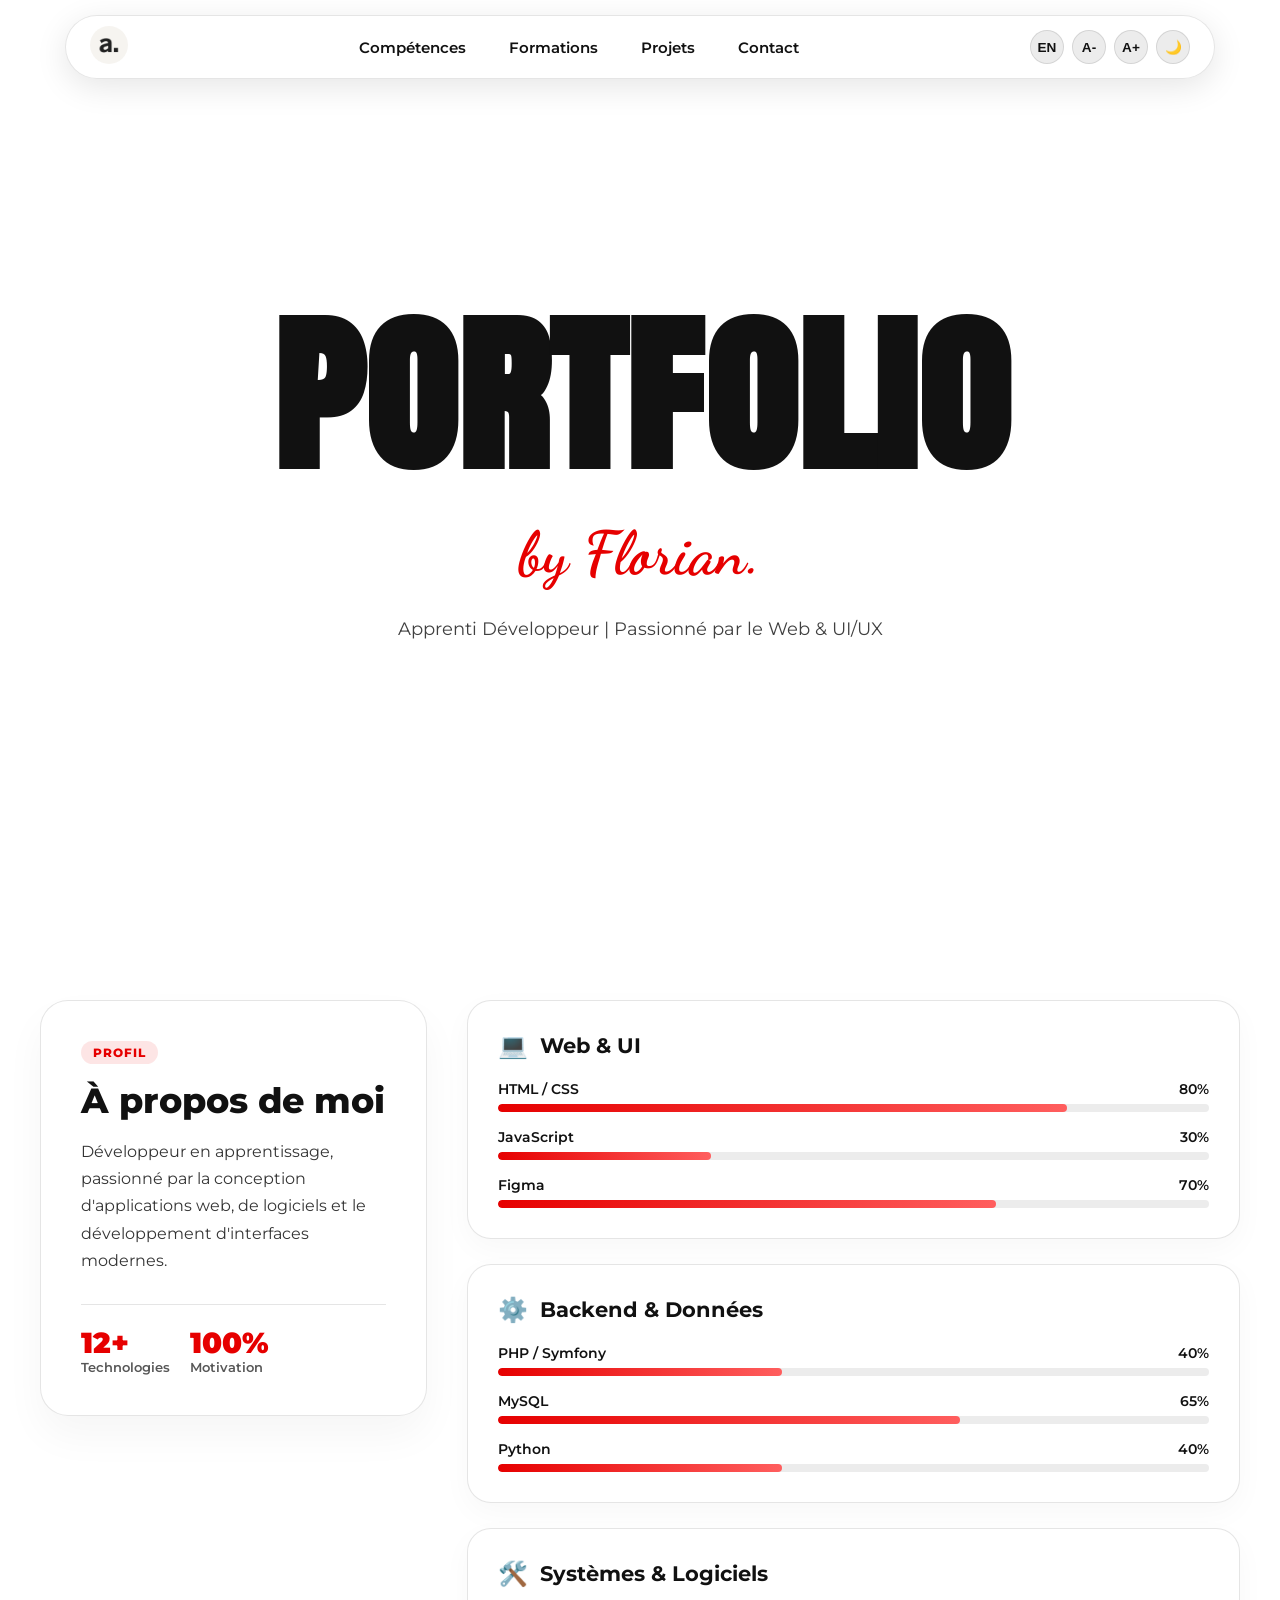
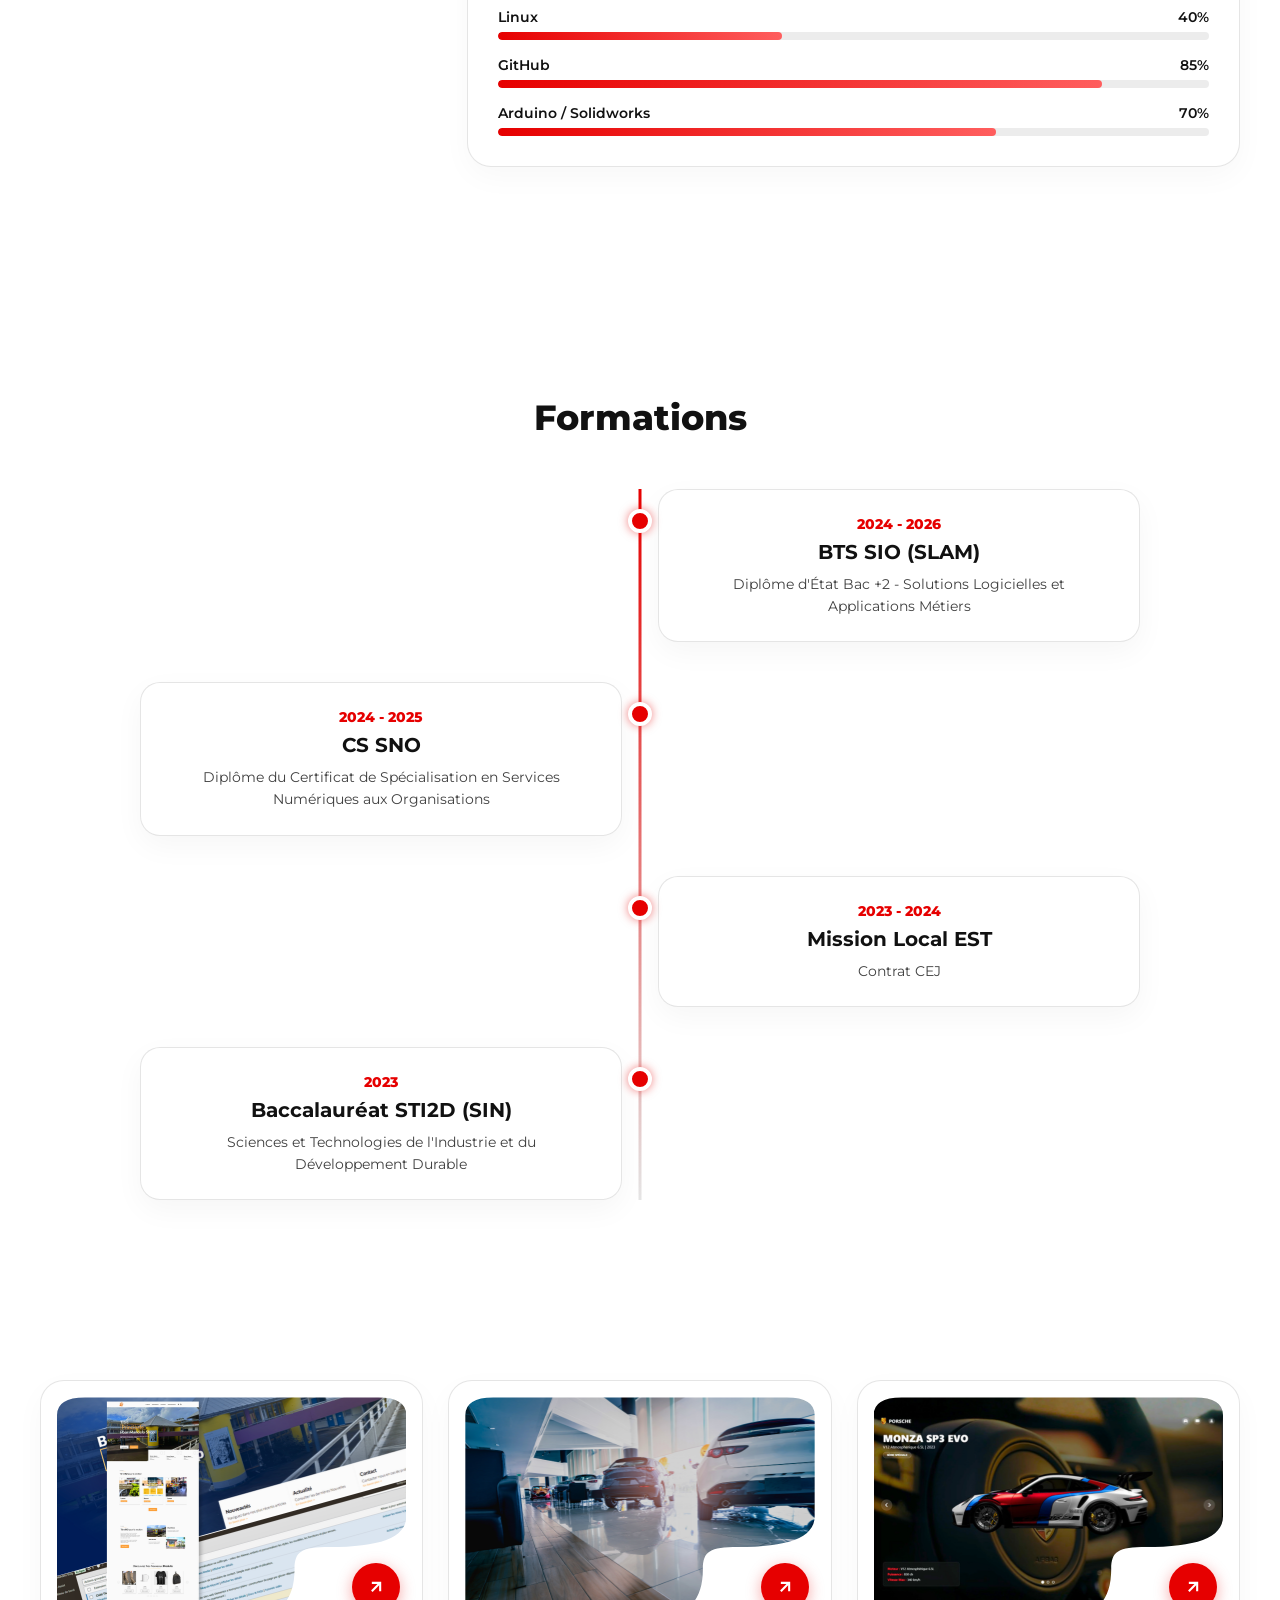
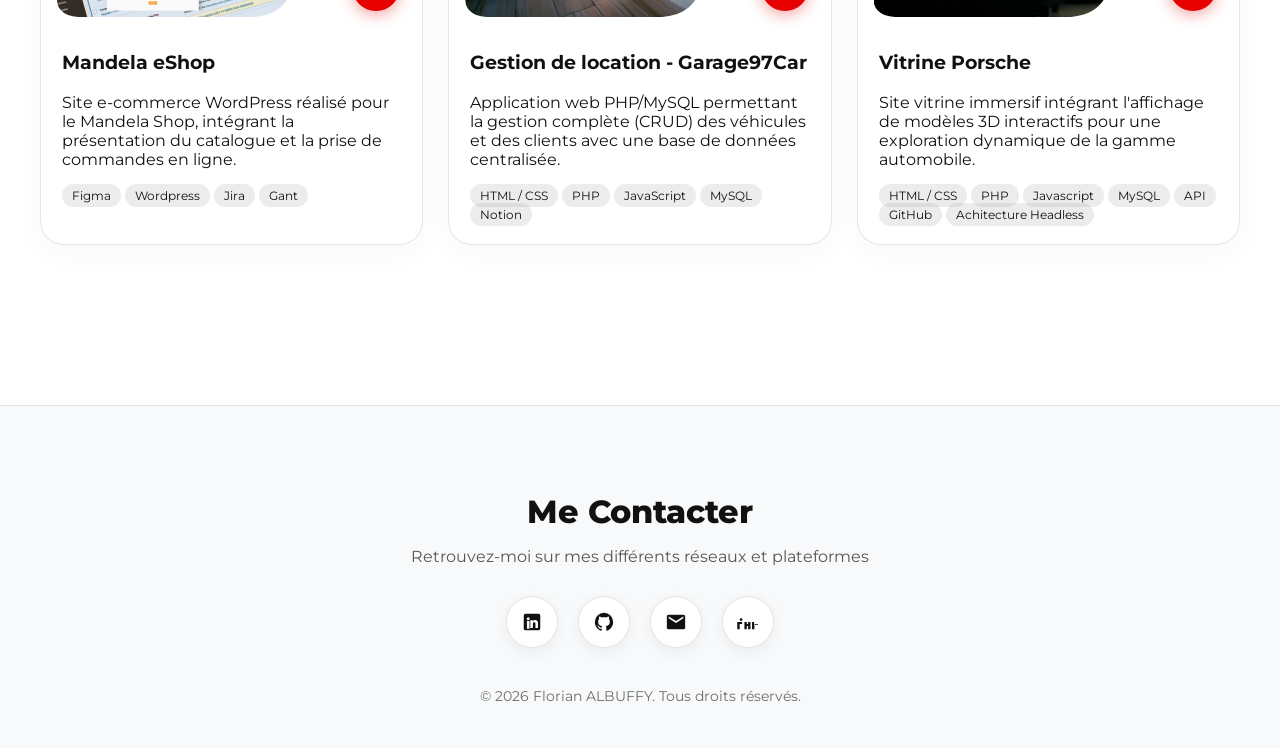
==== commit e80ce6f4: "jsp" ====
--- a/index.html
+++ b/index.html
@@ -188,7 +188,7 @@
                 <div class="timeline-dot"></div>
                 <div class="timeline-content">
                     <span class="timeline-date">2023</span>
-                    <h3 class="timeline-title">Baccalauréat STI2D (SIN))</h3>
+                    <h3 class="timeline-title">Baccalauréat STI2D (SIN)</h3>
                     <p class="timeline-diploma">Sciences et Technologies de l'Industrie et du Développement Durable </p>
                 </div>
             </div>
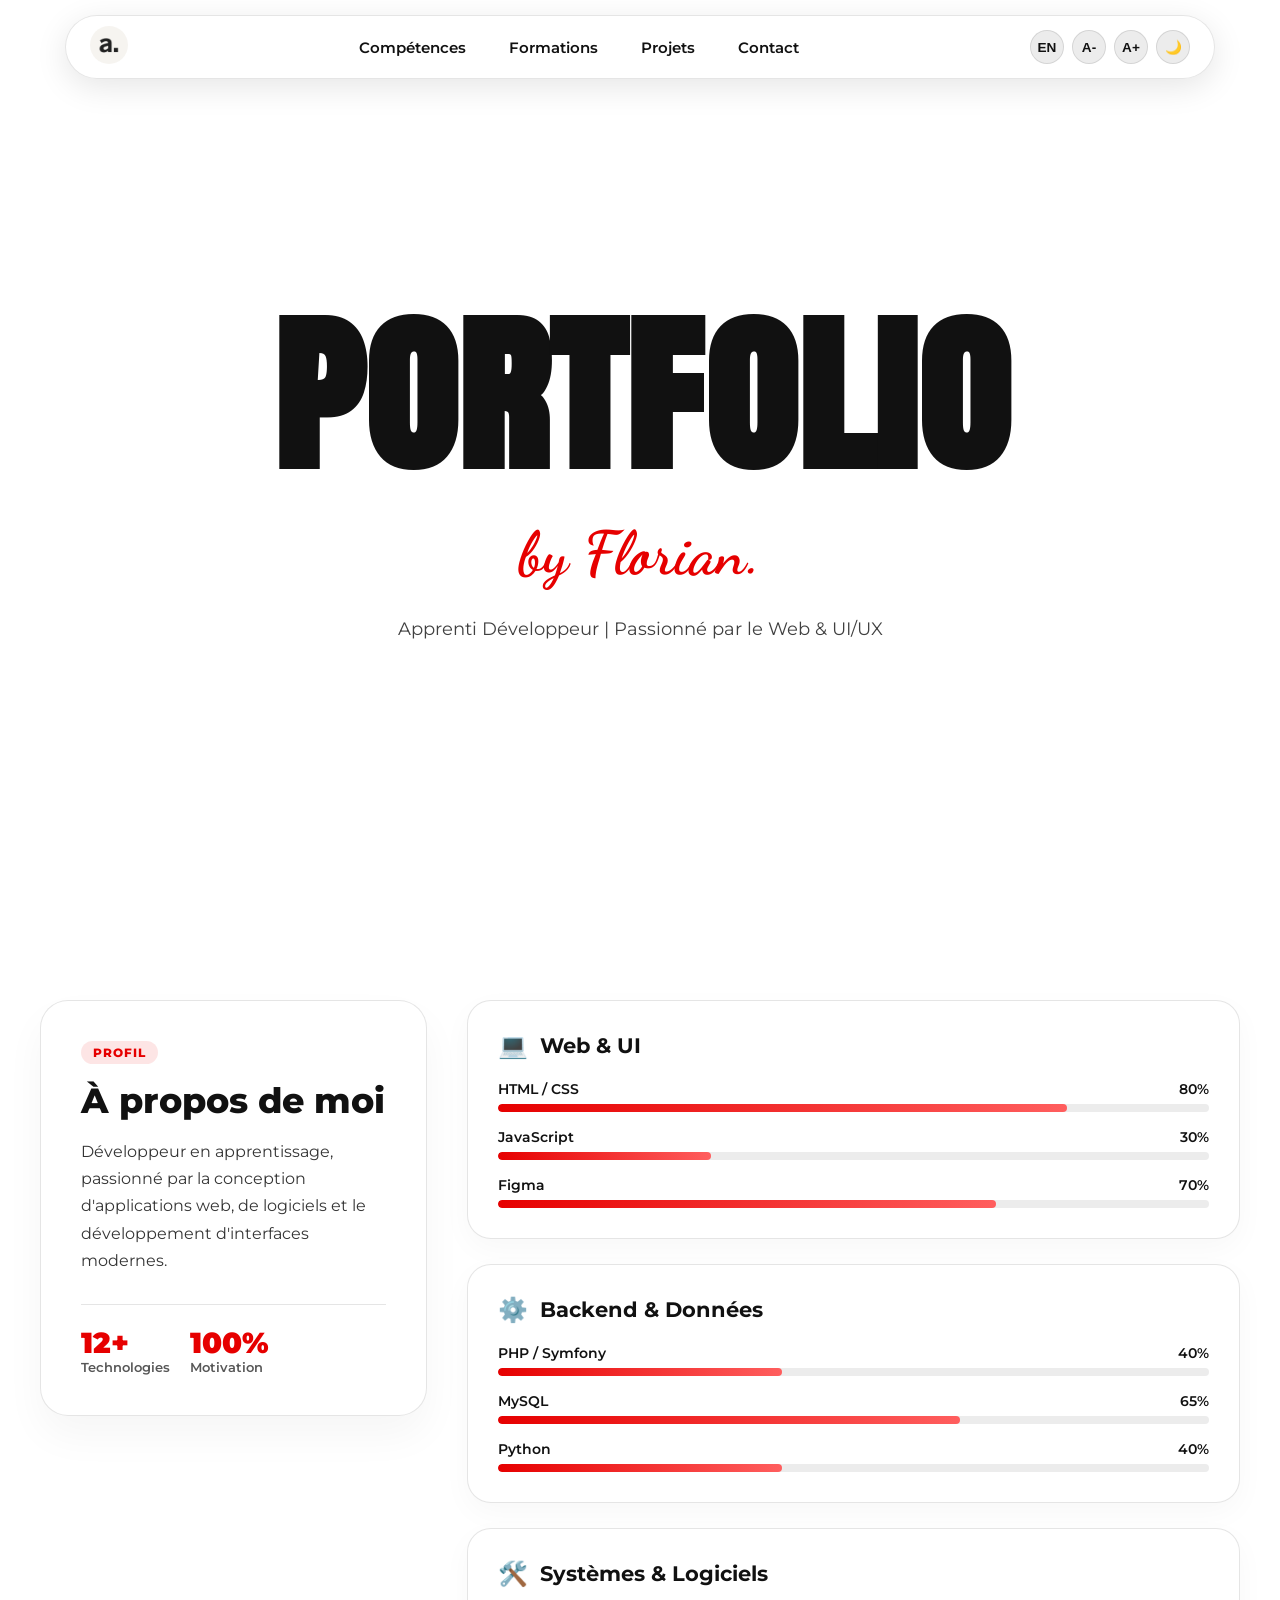
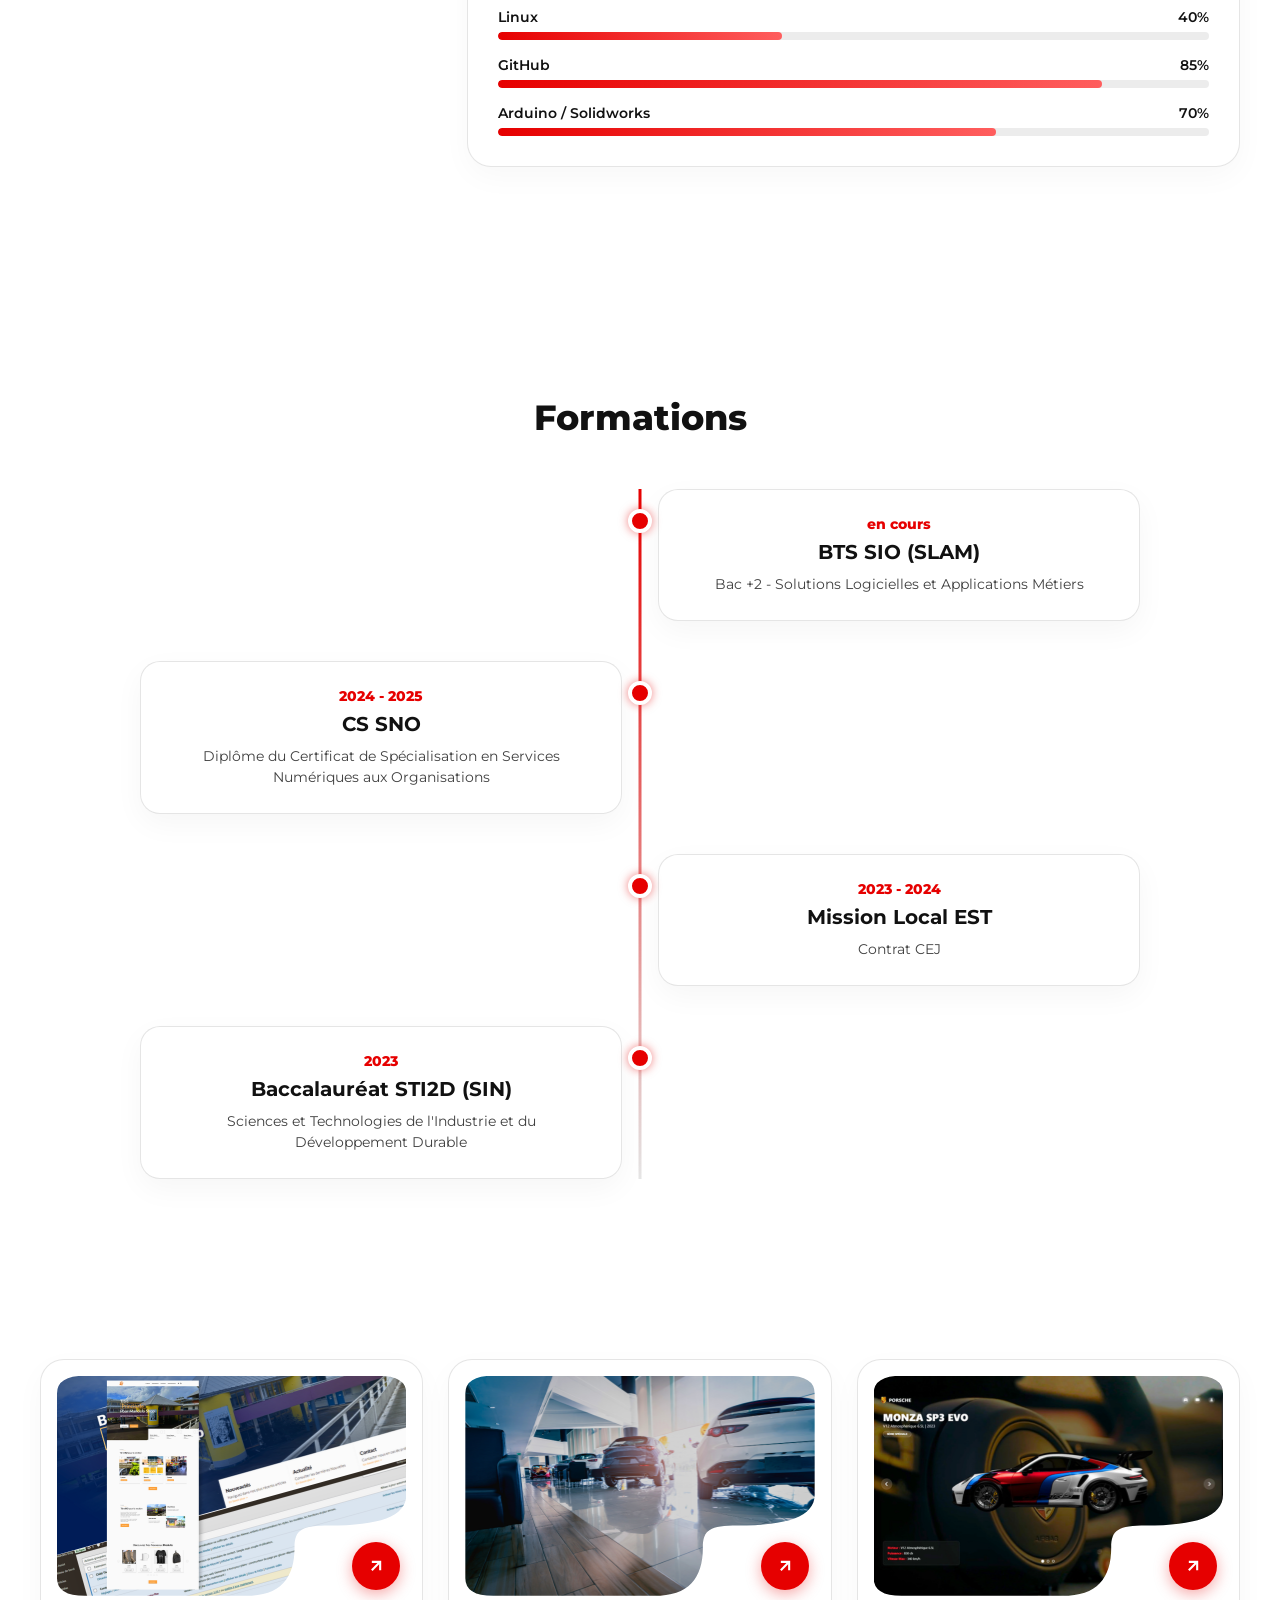
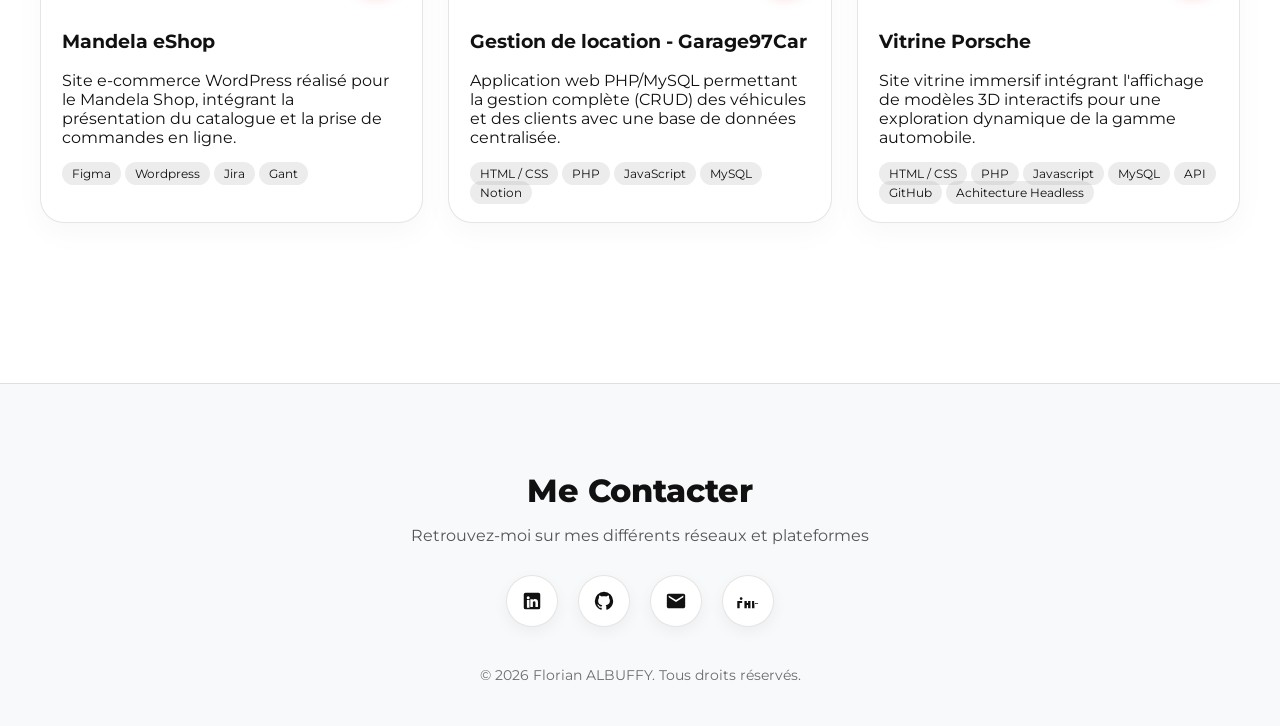
==== commit c65542fe: "maj formations" ====
--- a/index.html
+++ b/index.html
@@ -157,9 +157,9 @@
             <div class="timeline-item">
                 <div class="timeline-dot"></div>
                 <div class="timeline-content">
-                    <span class="timeline-date">2024 - 2026</span>
+                    <span class="timeline-date">en cours</span>
                     <h3 class="timeline-title">BTS SIO (SLAM)</h3>
-                    <p class="timeline-diploma">Diplôme d'État Bac +2 - Solutions Logicielles et Applications Métiers</p>
+                    <p class="timeline-diploma">Bac +2 - Solutions Logicielles et Applications Métiers</p>
                 </div>
             </div>
 
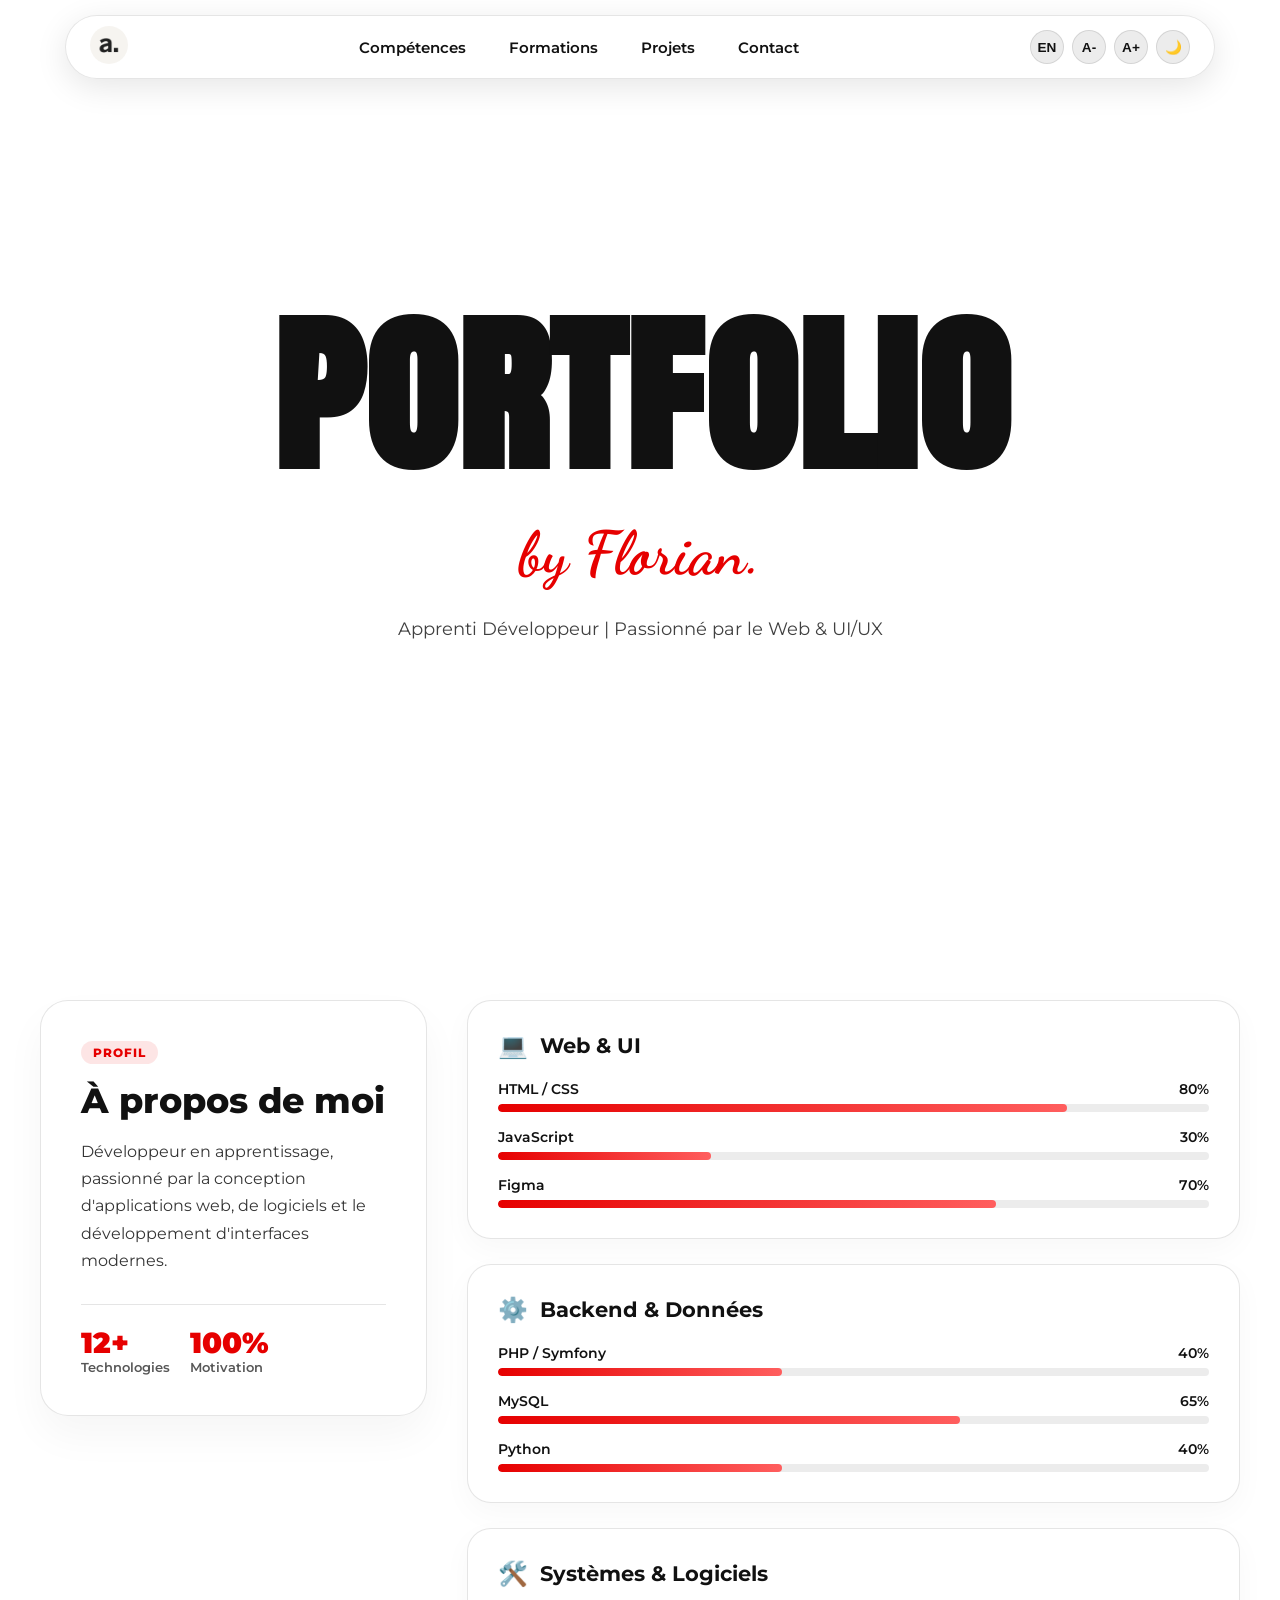
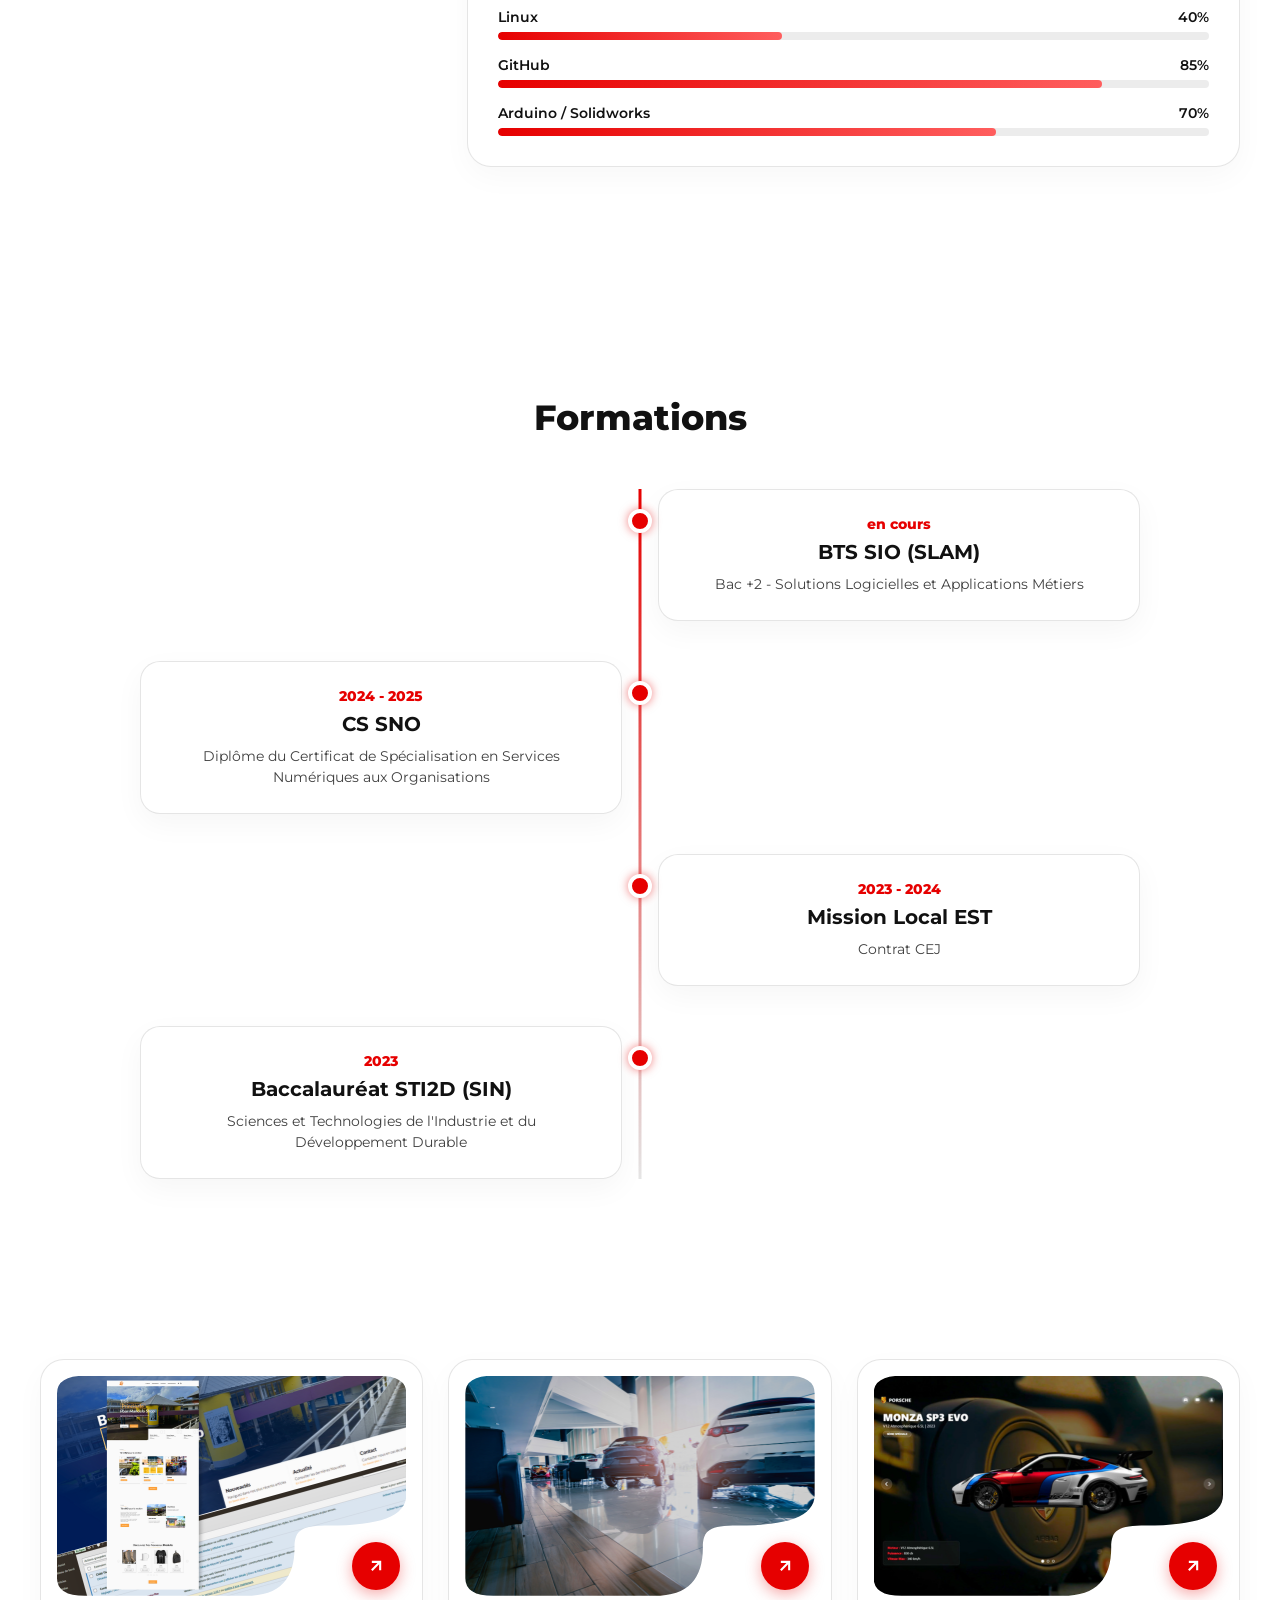
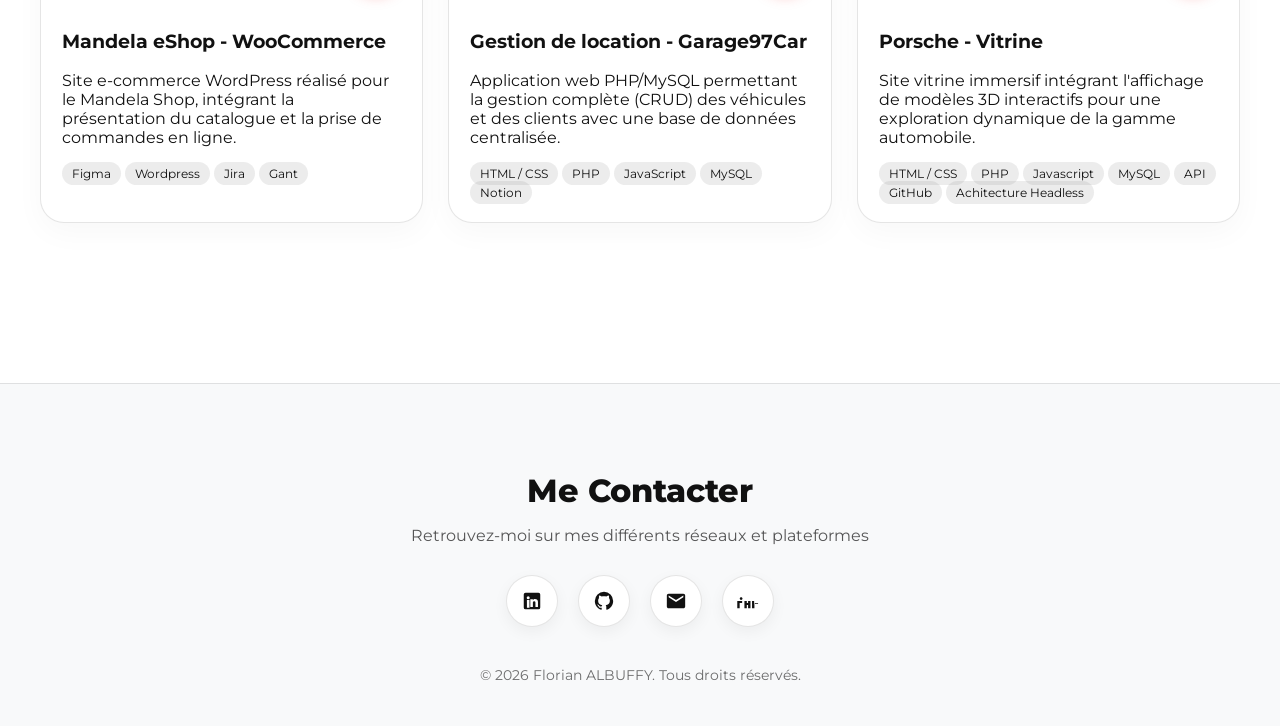
==== commit 719f4f03: "Ajout de contenus Mandela eShop" ====
--- a/index.html
+++ b/index.html
@@ -199,7 +199,7 @@
     <section class="projets" id="projets">
         <div class="cards-container">
             <!-- CARTE 1 -->
-            <a href="#" class="card">
+            <a href="/pages/mandela-eshop.html" class="card">
                 <div class="card-image-wrapper">
                     <div class="card-image" id="p1"></div>
                     <div class="card-btn">
@@ -207,7 +207,7 @@
                     </div>
                 </div>
                 <div class="card-content">
-                    <h3 class="card-title">Mandela eShop</h3>
+                    <h3 class="card-title">Mandela eShop - WooCommerce</h3>
                     <p class="card-description">Site e-commerce WordPress réalisé pour le Mandela Shop, intégrant la présentation du catalogue et la prise de commandes en ligne.</p>
                     <div class="card-tags">
                         <span class="tag">Figma</span>
@@ -218,7 +218,7 @@
                 </div>
             </a>
             <!-- CARTE 2 -->
-            <a href="#" class="card">
+            <a href="pages/garage97car.html" class="card">
                 <div class="card-image-wrapper">
                     <div class="card-image" id="p2"></div>
                     <div class="card-btn"><svg viewBox="0 0 24 24"><line x1="7" y1="17" x2="17" y2="7"></line><polyline points="7 7 17 7 17 17"></polyline></svg></div>
@@ -236,13 +236,13 @@
                 </div>
             </a>
             <!-- CARTE 3 -->
-            <a href="#" class="card">
+            <a href="pages/porsche.html" class="card">
                 <div class="card-image-wrapper">
                     <div class="card-image" id="p3"></div>
                     <div class="card-btn"><svg viewBox="0 0 24 24"><line x1="7" y1="17" x2="17" y2="7"></line><polyline points="7 7 17 7 17 17"></polyline></svg></div>
                 </div>
                 <div class="card-content">
-                    <h3 class="card-title">Vitrine Porsche</h3>
+                    <h3 class="card-title">Porsche - Vitrine</h3>
                     <p class="card-description">Site vitrine immersif intégrant l'affichage de modèles 3D interactifs pour une exploration dynamique de la gamme automobile.</p>
                     <div class="card-tags">
                         <span class="tag">HTML / CSS</span>
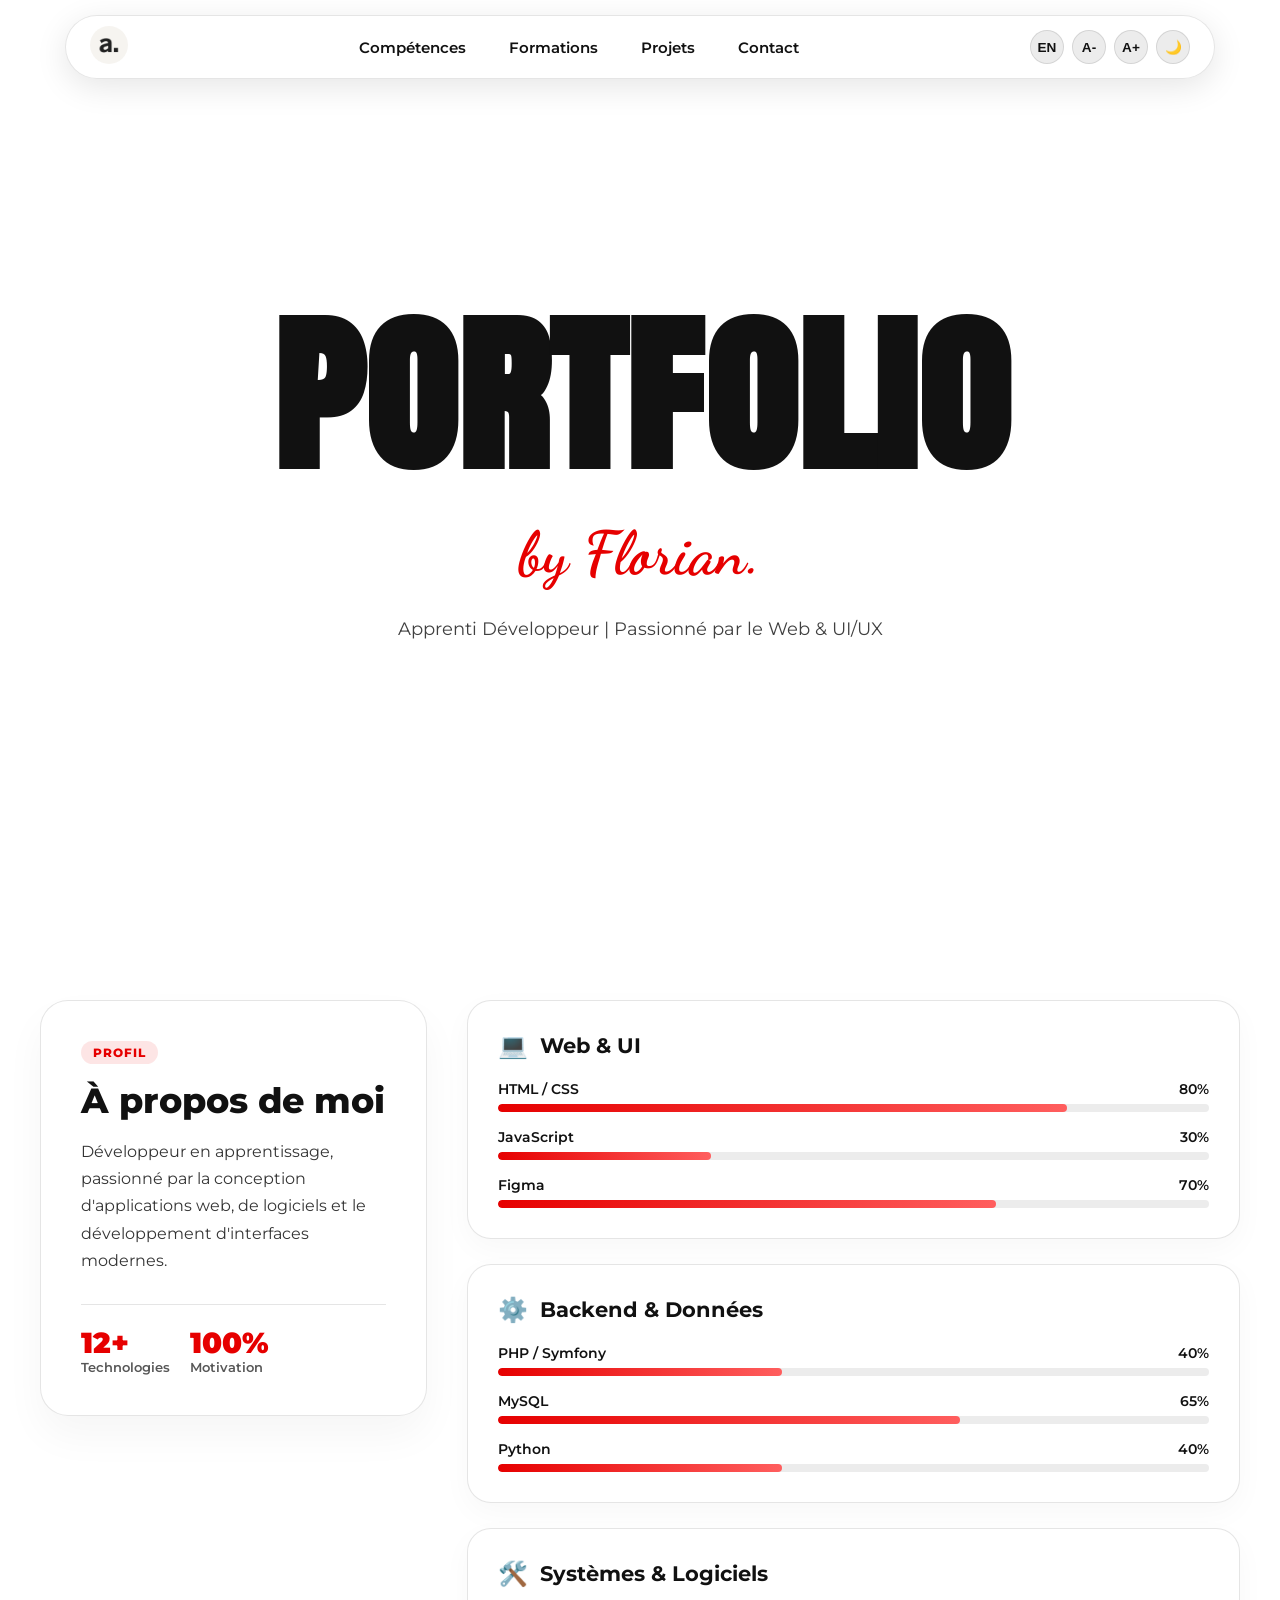
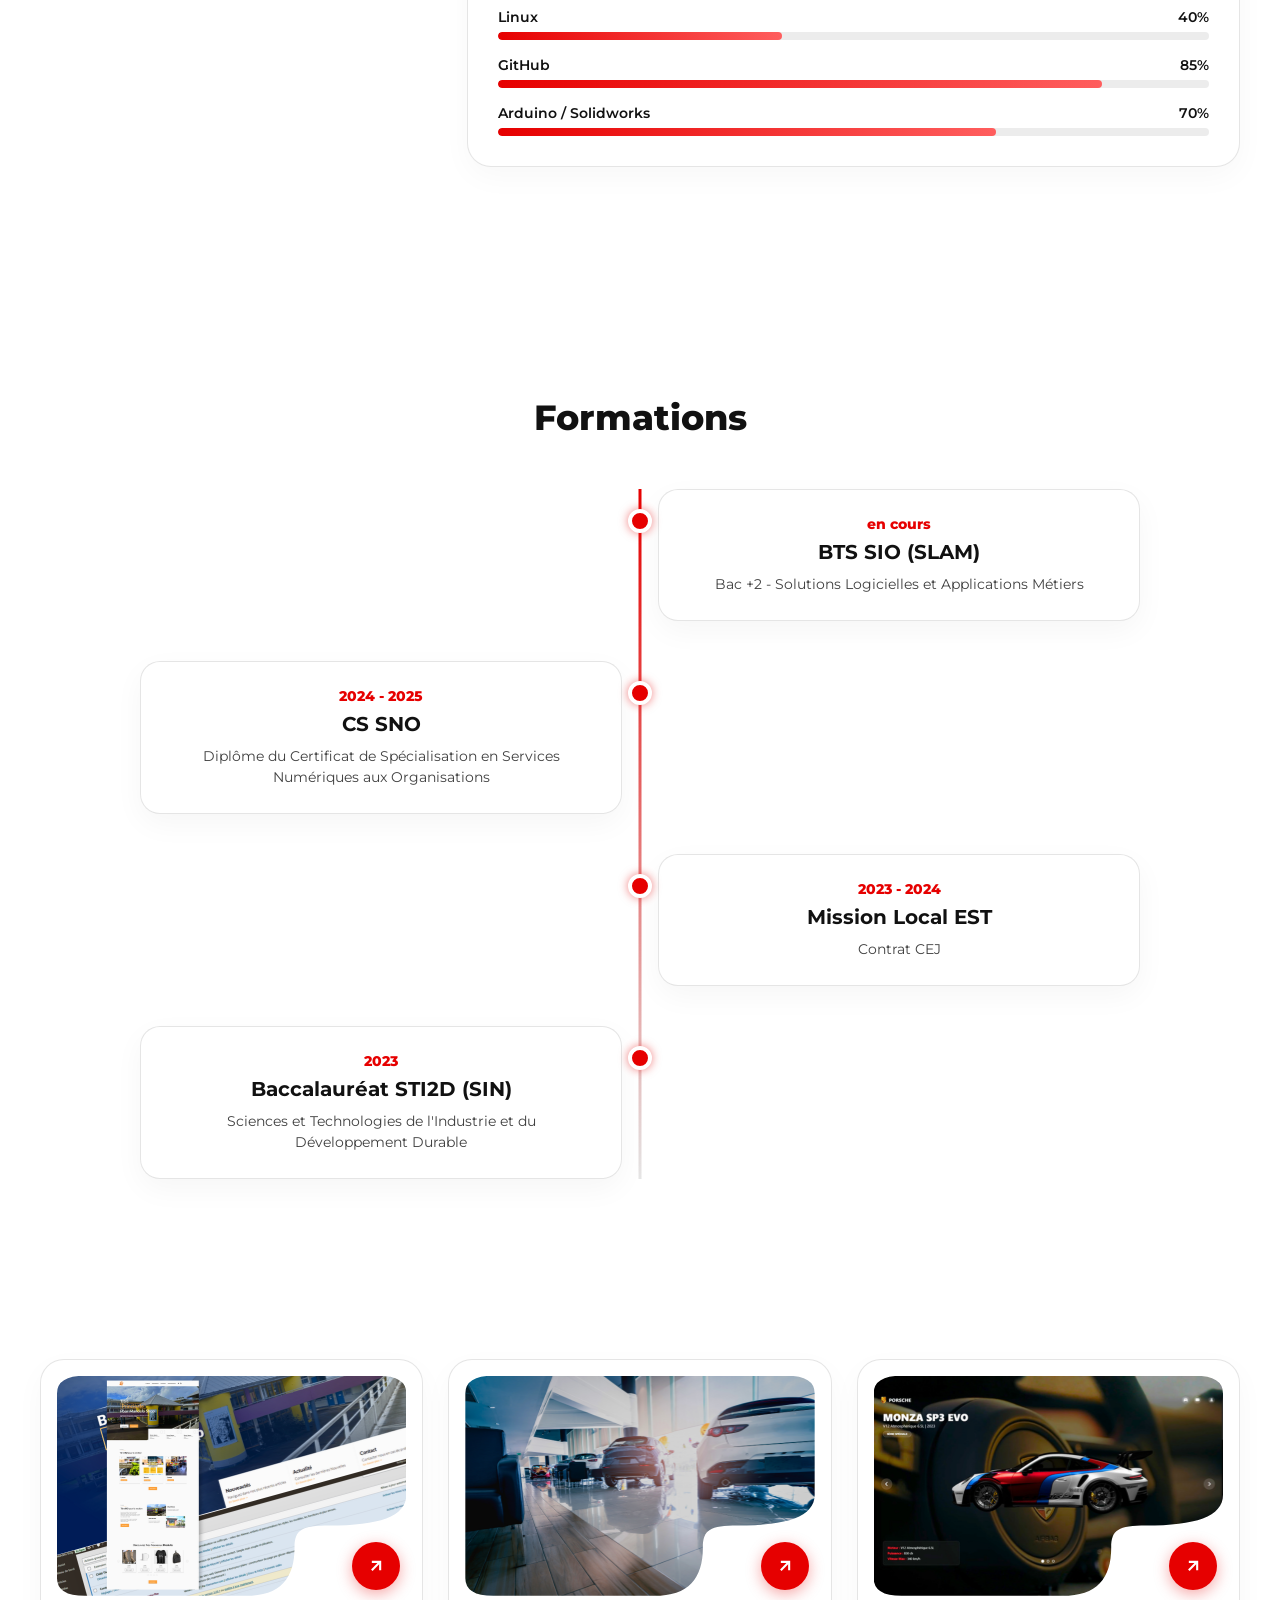
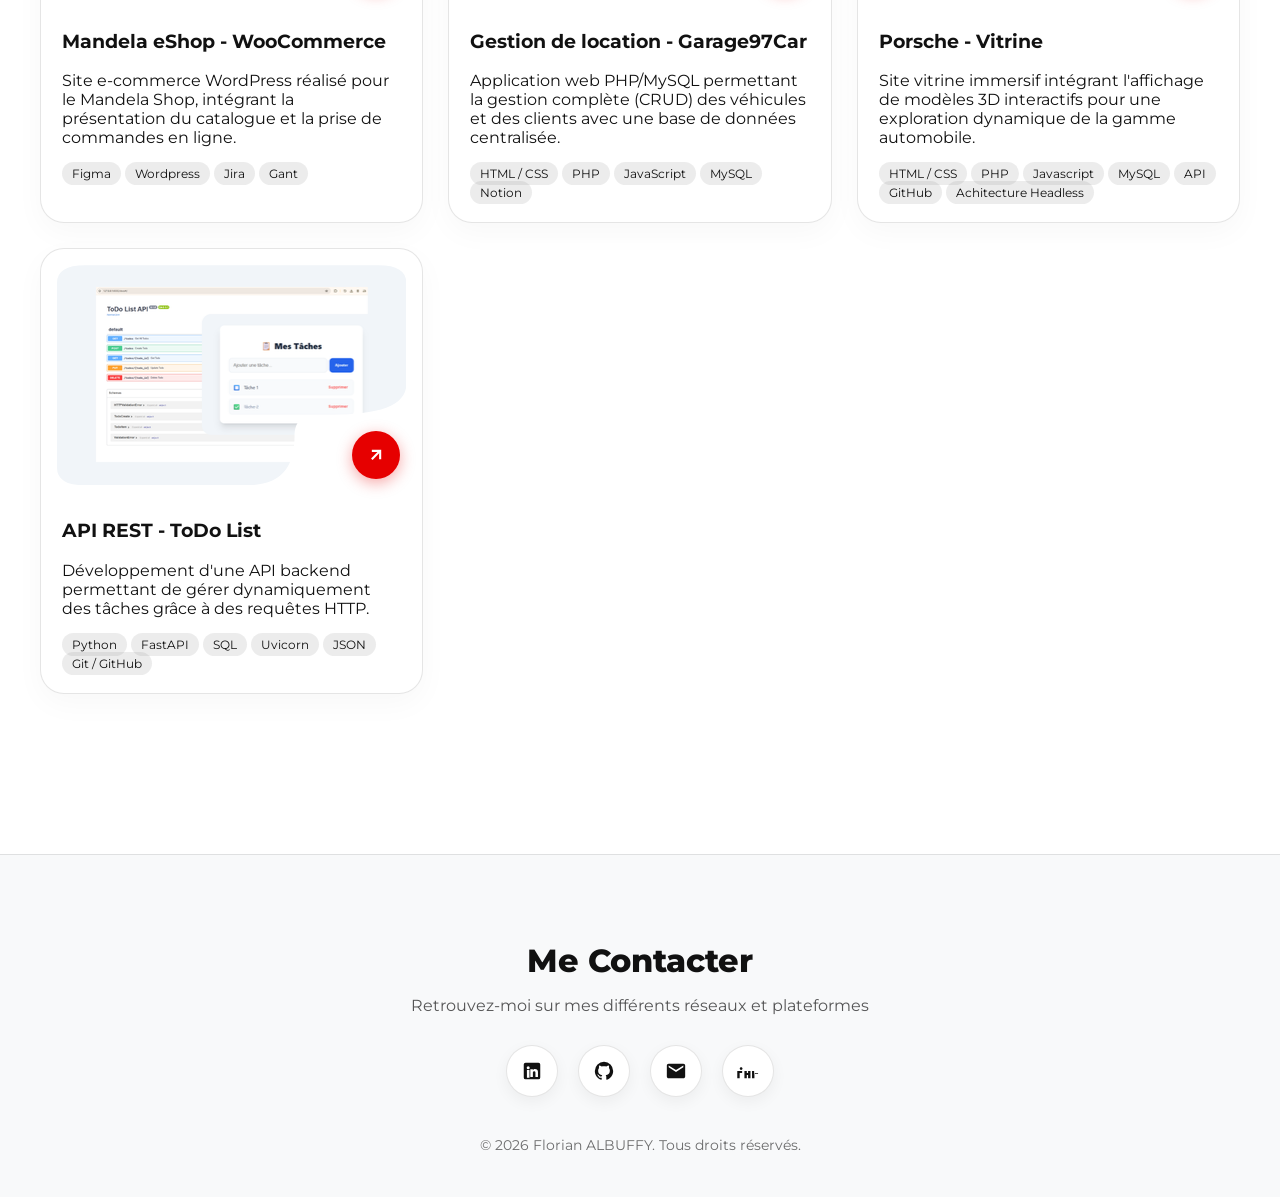
==== commit 3d362f75: "Ajout projet 4" ====
--- a/index.html
+++ b/index.html
@@ -1,292 +1,380 @@
 <!DOCTYPE html>
 <html lang="fr">
-<head>
-    <meta charset="UTF-8">
-    <meta name="viewport" content="width=device-width, initial-scale=1.0">
-    <link rel="shortcut icon" href="img/icon-site-portfolio.png" type="image/x-icon">
-    <link rel="stylesheet" href="styles.css">
-    <title>Portfolio - Florian ALBUFFY - Apprenti Développeur</title>
-</head>
-<body>
-    
-    <!-- NAVBAR GLASSMOPHIC ET CONTROLES -->
-    <nav>
-        <div class="nav-container">
-            <div class="left-nav">
-                <img src="img/icon-site-portfolio.png" alt="Logo" class="logo-img">
-            </div>
-            
-            <div class="right-nav" id="right-nav">
-                <a href="#competences" data-i18n="nav-skills">Compétences</a>
-                <a href="#formations" data-i18n="nav-education">Formations</a>
-                <a href="#projets" data-i18n="nav-projects">Projets</a>
-                <a href="#contact" data-i18n="nav-contact">Contact</a>
-            </div>
-
-            <!-- PANNEAU D'ACCESSIBILITÉ & PARAMÈTRES -->
-            <div class="nav-controls">
-                <!-- Selecteur de Langue -->
-                <button id="lang-btn" class="ctrl-btn" title="Changer de langue">EN</button>
-                
-                <!-- Contrôle Taille de Police -->
-                <button id="font-decrease" class="ctrl-btn" title="Réduire le texte">A-</button>
-                <button id="font-increase" class="ctrl-btn" title="Agrandir le texte">A+</button>
-
-                <!-- Toggle Thème Sombre/Clair -->
-                <button id="theme-toggle" class="ctrl-btn" title="Basculer de thème">🌙</button>
-            </div>
-
-            <div class="burger-menu" id="burger-menu">
-                <span></span>
-                <span></span>
-                <span></span>
-            </div>
-        </div>
-    </nav>
-
-    <!-- HEADER -->
-    <header>
-        <h1>portfolio</h1>
-        <h2>by Florian.</h2>
-        <p class="header-subtitle">Apprenti Développeur | Passionné par le Web & UI/UX</p>
-    </header>
-
-<!-- SECTION COMPÉTENCES / À PROPOS (VERSION REDESIGNÉE) -->
-<section class="competences" id="competences">
-    
-    <!-- À Propos -->
-    <div class="about-card">
-        <div class="about-badge">PROFIL</div>
-        <h2 data-i18n="about-title">À propos de moi</h2>
-        <p data-i18n="about-text">
-            Développeur en apprentissage, passionné par la création d'applications web modernes, 
-            de logiciels sur-mesure et l'exploration des systèmes embarqués.
-        </p>
-        <div class="about-stats">
-            <div class="stat-item">
-                <span class="stat-num">12+</span>
-                <span class="stat-label">Technologies</span>
-            </div>
-            <div class="stat-item">
-                <span class="stat-num">100%</span>
-                <span class="stat-label">Motivation</span>
-            </div>
-        </div>
-    </div>
-    
-    <!-- Grille de Compétences par Catégories -->
-    <div class="skills-dashboard">
-        
-        <!-- Catégorie 1: Web & Interface -->
-        <div class="skill-category">
-            <div class="category-header">
-                <span class="category-icon">💻</span>
-                <h3>Web & UI</h3>
-            </div>
-            <div class="skill-bars">
-                <div class="skill-card">
-                    <div class="skill-info"><span>HTML / CSS</span><span>80%</span></div>
-                    <div class="progress-bar"><div class="progress-fill" style="width: 80%;"></div></div>
-                </div>
-                <div class="skill-card">
-                    <div class="skill-info"><span>JavaScript</span><span>30%</span></div>
-                    <div class="progress-bar"><div class="progress-fill" style="width: 30%;"></div></div>
-                </div>
-                <div class="skill-card">
-                    <div class="skill-info"><span>Figma</span><span>70%</span></div>
-                    <div class="progress-bar"><div class="progress-fill" style="width: 70%;"></div></div>
-                </div>
-            </div>
-        </div>
-
-        <!-- Catégorie 2: Backend & Base de données -->
-        <div class="skill-category">
-            <div class="category-header">
-                <span class="category-icon">⚙️</span>
-                <h3>Backend & Données</h3>
-            </div>
-            <div class="skill-bars">
-                <div class="skill-card">
-                    <div class="skill-info"><span>PHP / Symfony</span><span>40%</span></div>
-                    <div class="progress-bar"><div class="progress-fill" style="width: 40%;"></div></div>
-                </div>
-                <div class="skill-card">
-                    <div class="skill-info"><span>MySQL</span><span>65%</span></div>
-                    <div class="progress-bar"><div class="progress-fill" style="width: 65%;"></div></div>
-                </div>
-                <div class="skill-card">
-                    <div class="skill-info"><span>Python</span><span>40%</span></div>
-                    <div class="progress-bar"><div class="progress-fill" style="width: 40%;"></div></div>
-                </div>
-            </div>
-        </div>
-
-        <!-- Catégorie 3: Systèmes & Outils -->
-        <div class="skill-category">
-            <div class="category-header">
-                <span class="category-icon">🛠️</span>
-                <h3>Systèmes & Logiciels</h3>
-            </div>
-            <div class="skill-bars">
-                <div class="skill-card">
-                    <div class="skill-info"><span>Linux</span><span>40%</span></div>
-                    <div class="progress-bar"><div class="progress-fill" style="width: 40%;"></div></div>
-                </div>
-                <div class="skill-card">
-                    <div class="skill-info"><span>GitHub</span><span>85%</span></div>
-                    <div class="progress-bar"><div class="progress-fill" style="width: 85%;"></div></div>
-                </div>
-                <div class="skill-card">
-                    <div class="skill-info"><span>Arduino / Solidworks</span><span>70%</span></div>
-                    <div class="progress-bar"><div class="progress-fill" style="width: 70%;"></div></div>
-                </div>
-            </div>
-        </div>
-
-    </div>
-</section>
-
-<!-- SECTION FORMATION (TIMELINE VERTICALE CENTRÉE) -->
-    <section class="formation" id="formations">
-        <h2 class="section-title" data-i18n="nav-education">Formations</h2>
-        
-        <div class="timeline-container">
-            <div class="timeline-line"></div>
-
-            <!-- Formation 1 -->
-            <div class="timeline-item">
-                <div class="timeline-dot"></div>
-                <div class="timeline-content">
-                    <span class="timeline-date">en cours</span>
-                    <h3 class="timeline-title">BTS SIO (SLAM)</h3>
-                    <p class="timeline-diploma">Bac +2 - Solutions Logicielles et Applications Métiers</p>
-                </div>
-            </div>
-
-            <!-- Formation 2 -->
-            <div class="timeline-item">
-                <div class="timeline-dot"></div>
-                <div class="timeline-content">
-                    <span class="timeline-date">2024 - 2025</span>
-                    <h3 class="timeline-title">CS SNO</h3>
-                    <p class="timeline-diploma">Diplôme du Certificat de Spécialisation en Services Numériques aux Organisations</p>
-                </div>
-            </div>
-            
-            <!-- Formation 3 -->
-            <div class="timeline-item">
-                <div class="timeline-dot"></div>
-                <div class="timeline-content">
-                    <span class="timeline-date">2023 - 2024</span>
-                    <h3 class="timeline-title">Mission Local EST</h3>
-                    <p class="timeline-diploma">Contrat CEJ</p>
-                </div>
-            </div>
-
-            <!-- Formation 4 -->
-            <div class="timeline-item">
-                <div class="timeline-dot"></div>
-                <div class="timeline-content">
-                    <span class="timeline-date">2023</span>
-                    <h3 class="timeline-title">Baccalauréat STI2D (SIN)</h3>
-                    <p class="timeline-diploma">Sciences et Technologies de l'Industrie et du Développement Durable </p>
-                </div>
-            </div>
-        </div>
-    </section>
-
-    <!-- SECTION PROJETS -->
-    <section class="projets" id="projets">
-        <div class="cards-container">
-            <!-- CARTE 1 -->
-            <a href="/pages/mandela-eshop.html" class="card">
-                <div class="card-image-wrapper">
-                    <div class="card-image" id="p1"></div>
-                    <div class="card-btn">
-                        <svg viewBox="0 0 24 24"><line x1="7" y1="17" x2="17" y2="7"></line><polyline points="7 7 17 7 17 17"></polyline></svg>
-                    </div>
-                </div>
-                <div class="card-content">
-                    <h3 class="card-title">Mandela eShop - WooCommerce</h3>
-                    <p class="card-description">Site e-commerce WordPress réalisé pour le Mandela Shop, intégrant la présentation du catalogue et la prise de commandes en ligne.</p>
-                    <div class="card-tags">
-                        <span class="tag">Figma</span>
-                        <span class="tag">Wordpress</span>
-                        <span class="tag">Jira</span>
-                        <span class="tag">Gant</span>
-                    </div>
-                </div>
-            </a>
-            <!-- CARTE 2 -->
-            <a href="pages/garage97car.html" class="card">
-                <div class="card-image-wrapper">
-                    <div class="card-image" id="p2"></div>
-                    <div class="card-btn"><svg viewBox="0 0 24 24"><line x1="7" y1="17" x2="17" y2="7"></line><polyline points="7 7 17 7 17 17"></polyline></svg></div>
-                </div>
-                <div class="card-content">
-                    <h3 class="card-title">Gestion de location - Garage97Car</h3>
-                    <p class="card-description">Application web PHP/MySQL permettant la gestion complète (CRUD) des véhicules et des clients avec une base de données centralisée.</p>
-                    <div class="card-tags">
-                        <span class="tag">HTML / CSS</span>
-                        <span class="tag">PHP</span>
-                        <span class="tag">JavaScript</span>
-                        <span class="tag">MySQL</span>
-                        <span class="tag">Notion</span>
-                    </div>
-                </div>
-            </a>
-            <!-- CARTE 3 -->
-            <a href="pages/porsche.html" class="card">
-                <div class="card-image-wrapper">
-                    <div class="card-image" id="p3"></div>
-                    <div class="card-btn"><svg viewBox="0 0 24 24"><line x1="7" y1="17" x2="17" y2="7"></line><polyline points="7 7 17 7 17 17"></polyline></svg></div>
-                </div>
-                <div class="card-content">
-                    <h3 class="card-title">Porsche - Vitrine</h3>
-                    <p class="card-description">Site vitrine immersif intégrant l'affichage de modèles 3D interactifs pour une exploration dynamique de la gamme automobile.</p>
-                    <div class="card-tags">
-                        <span class="tag">HTML / CSS</span>
-                        <span class="tag">PHP</span>
-                        <span class="tag">Javascript</span>
-                        <span class="tag">MySQL</span>
-                        <span class="tag">API</span>
-                        <span class="tag">GitHub</span>
-                        <span class="tag">Achitecture Headless</span>
-                    </div>
-                </div>
-            </a>
-        </div>
-    </section>
-
-    <!-- FOOTER / CONTACT -->
-    <footer class="contact-footer" id="contact">
-        <div class="footer-container">
-            <h2 class="footer-title">Me Contacter</h2>
-            <p class="footer-subtitle">Retrouvez-moi sur mes différents réseaux et plateformes</p>
-            
-            <div class="social-links">
-                <a href="https://www.linkedin.com/in/florian-albuffy-433315250/" target="_blank" class="social-btn" title="LinkedIn">
-                    <svg viewBox="0 0 24 24"><path fill="currentColor" d="M19 3a2 2 0 0 1 2 2v14a2 2 0 0 1-2 2H5a2 2 0 0 1-2-2V5a2 2 0 0 1 2-2h14m-.5 15.5v-5.3a3.26 3.26 0 0 0-3.26-3.26c-.85 0-1.84.52-2.28 1.3v-1.11h-2.79v8.37h2.79v-4.93c0-.77.62-1.4 1.39-1.4a1.4 1.4 0 0 1 1.4 1.4v4.93h2.75M6.46 10.9v8.37H9.25V10.9H6.46M7.86 6.74a1.65 1.65 0 1 0 0 3.3 1.65 1.65 0 0 0 0-3.3Z"/></svg>
+    <head>
+        <meta charset="UTF-8">
+        <meta name="viewport" content="width=device-width, initial-scale=1.0">
+        <link rel="shortcut icon" href="img/icon-site-portfolio.png"
+            type="image/x-icon">
+        <link rel="stylesheet" href="styles.css">
+        <title>Portfolio - Florian ALBUFFY - Apprenti Développeur</title>
+    </head>
+    <body>
+
+        <!-- NAVBAR GLASSMOPHIC ET CONTROLES -->
+        <nav>
+            <div class="nav-container">
+                <div class="left-nav">
+                    <img src="img/icon-site-portfolio.png" alt="Logo"
+                        class="logo-img">
+                </div>
+
+                <div class="right-nav" id="right-nav">
+                    <a href="#competences"
+                        data-i18n="nav-skills">Compétences</a>
+                    <a href="#formations"
+                        data-i18n="nav-education">Formations</a>
+                    <a href="#projets" data-i18n="nav-projects">Projets</a>
+                    <a href="#contact" data-i18n="nav-contact">Contact</a>
+                </div>
+
+                <!-- PANNEAU D'ACCESSIBILITÉ & PARAMÈTRES -->
+                <div class="nav-controls">
+                    <!-- Selecteur de Langue -->
+                    <button id="lang-btn" class="ctrl-btn"
+                        title="Changer de langue">EN</button>
+
+                    <!-- Contrôle Taille de Police -->
+                    <button id="font-decrease" class="ctrl-btn"
+                        title="Réduire le texte">A-</button>
+                    <button id="font-increase" class="ctrl-btn"
+                        title="Agrandir le texte">A+</button>
+
+                    <!-- Toggle Thème Sombre/Clair -->
+                    <button id="theme-toggle" class="ctrl-btn"
+                        title="Basculer de thème">🌙</button>
+                </div>
+
+                <div class="burger-menu" id="burger-menu">
+                    <span></span>
+                    <span></span>
+                    <span></span>
+                </div>
+            </div>
+        </nav>
+
+        <!-- HEADER -->
+        <header>
+            <h1>portfolio</h1>
+            <h2>by Florian.</h2>
+            <p class="header-subtitle">Apprenti Développeur | Passionné par le
+                Web & UI/UX</p>
+        </header>
+
+        <!-- SECTION COMPÉTENCES / À PROPOS (VERSION REDESIGNÉE) -->
+        <section class="competences" id="competences">
+
+            <!-- À Propos -->
+            <div class="about-card">
+                <div class="about-badge">PROFIL</div>
+                <h2 data-i18n="about-title">À propos de moi</h2>
+                <p data-i18n="about-text">
+                    Développeur en apprentissage, passionné par la création
+                    d'applications web modernes,
+                    de logiciels sur-mesure et l'exploration des systèmes
+                    embarqués.
+                </p>
+                <div class="about-stats">
+                    <div class="stat-item">
+                        <span class="stat-num">12+</span>
+                        <span class="stat-label">Technologies</span>
+                    </div>
+                    <div class="stat-item">
+                        <span class="stat-num">100%</span>
+                        <span class="stat-label">Motivation</span>
+                    </div>
+                </div>
+            </div>
+
+            <!-- Grille de Compétences par Catégories -->
+            <div class="skills-dashboard">
+
+                <!-- Catégorie 1: Web & Interface -->
+                <div class="skill-category">
+                    <div class="category-header">
+                        <span class="category-icon">💻</span>
+                        <h3>Web & UI</h3>
+                    </div>
+                    <div class="skill-bars">
+                        <div class="skill-card">
+                            <div class="skill-info"><span>HTML /
+                                    CSS</span><span>80%</span></div>
+                            <div class="progress-bar"><div class="progress-fill"
+                                    style="width: 80%;"></div></div>
+                        </div>
+                        <div class="skill-card">
+                            <div
+                                class="skill-info"><span>JavaScript</span><span>30%</span></div>
+                            <div class="progress-bar"><div class="progress-fill"
+                                    style="width: 30%;"></div></div>
+                        </div>
+                        <div class="skill-card">
+                            <div
+                                class="skill-info"><span>Figma</span><span>70%</span></div>
+                            <div class="progress-bar"><div class="progress-fill"
+                                    style="width: 70%;"></div></div>
+                        </div>
+                    </div>
+                </div>
+
+                <!-- Catégorie 2: Backend & Base de données -->
+                <div class="skill-category">
+                    <div class="category-header">
+                        <span class="category-icon">⚙️</span>
+                        <h3>Backend & Données</h3>
+                    </div>
+                    <div class="skill-bars">
+                        <div class="skill-card">
+                            <div class="skill-info"><span>PHP /
+                                    Symfony</span><span>40%</span></div>
+                            <div class="progress-bar"><div class="progress-fill"
+                                    style="width: 40%;"></div></div>
+                        </div>
+                        <div class="skill-card">
+                            <div
+                                class="skill-info"><span>MySQL</span><span>65%</span></div>
+                            <div class="progress-bar"><div class="progress-fill"
+                                    style="width: 65%;"></div></div>
+                        </div>
+                        <div class="skill-card">
+                            <div
+                                class="skill-info"><span>Python</span><span>40%</span></div>
+                            <div class="progress-bar"><div class="progress-fill"
+                                    style="width: 40%;"></div></div>
+                        </div>
+                    </div>
+                </div>
+
+                <!-- Catégorie 3: Systèmes & Outils -->
+                <div class="skill-category">
+                    <div class="category-header">
+                        <span class="category-icon">🛠️</span>
+                        <h3>Systèmes & Logiciels</h3>
+                    </div>
+                    <div class="skill-bars">
+                        <div class="skill-card">
+                            <div
+                                class="skill-info"><span>Linux</span><span>40%</span></div>
+                            <div class="progress-bar"><div class="progress-fill"
+                                    style="width: 40%;"></div></div>
+                        </div>
+                        <div class="skill-card">
+                            <div
+                                class="skill-info"><span>GitHub</span><span>85%</span></div>
+                            <div class="progress-bar"><div class="progress-fill"
+                                    style="width: 85%;"></div></div>
+                        </div>
+                        <div class="skill-card">
+                            <div class="skill-info"><span>Arduino /
+                                    Solidworks</span><span>70%</span></div>
+                            <div class="progress-bar"><div class="progress-fill"
+                                    style="width: 70%;"></div></div>
+                        </div>
+                    </div>
+                </div>
+
+            </div>
+        </section>
+
+        <!-- SECTION FORMATION (TIMELINE VERTICALE CENTRÉE) -->
+        <section class="formation" id="formations">
+            <h2 class="section-title" data-i18n="nav-education">Formations</h2>
+
+            <div class="timeline-container">
+                <div class="timeline-line"></div>
+
+                <!-- Formation 1 -->
+                <div class="timeline-item">
+                    <div class="timeline-dot"></div>
+                    <div class="timeline-content">
+                        <span class="timeline-date">en cours</span>
+                        <h3 class="timeline-title">BTS SIO (SLAM)</h3>
+                        <p class="timeline-diploma">Bac +2 - Solutions
+                            Logicielles et Applications Métiers</p>
+                    </div>
+                </div>
+
+                <!-- Formation 2 -->
+                <div class="timeline-item">
+                    <div class="timeline-dot"></div>
+                    <div class="timeline-content">
+                        <span class="timeline-date">2024 - 2025</span>
+                        <h3 class="timeline-title">CS SNO</h3>
+                        <p class="timeline-diploma">Diplôme du Certificat de
+                            Spécialisation en Services Numériques aux
+                            Organisations</p>
+                    </div>
+                </div>
+
+                <!-- Formation 3 -->
+                <div class="timeline-item">
+                    <div class="timeline-dot"></div>
+                    <div class="timeline-content">
+                        <span class="timeline-date">2023 - 2024</span>
+                        <h3 class="timeline-title">Mission Local EST</h3>
+                        <p class="timeline-diploma">Contrat CEJ</p>
+                    </div>
+                </div>
+
+                <!-- Formation 4 -->
+                <div class="timeline-item">
+                    <div class="timeline-dot"></div>
+                    <div class="timeline-content">
+                        <span class="timeline-date">2023</span>
+                        <h3 class="timeline-title">Baccalauréat STI2D (SIN)</h3>
+                        <p class="timeline-diploma">Sciences et Technologies de
+                            l'Industrie et du Développement Durable </p>
+                    </div>
+                </div>
+            </div>
+        </section>
+
+        <!-- SECTION PROJETS -->
+        <section class="projets" id="projets">
+            <div class="cards-container">
+                <!-- CARTE 1 -->
+                <a href="/pages/mandela-eshop.html" class="card">
+                    <div class="card-image-wrapper">
+                        <div class="card-image" id="p1"></div>
+                        <div class="card-btn">
+                            <svg viewBox="0 0 24 24"><line x1="7" y1="17"
+                                    x2="17" y2="7"></line><polyline
+                                    points="7 7 17 7 17 17"></polyline></svg>
+                        </div>
+                    </div>
+                    <div class="card-content">
+                        <h3 class="card-title">Mandela eShop - WooCommerce</h3>
+                        <p class="card-description">Site e-commerce WordPress
+                            réalisé pour le Mandela Shop, intégrant la
+                            présentation du catalogue et la prise de commandes
+                            en ligne.</p>
+                        <div class="card-tags">
+                            <span class="tag">Figma</span>
+                            <span class="tag">Wordpress</span>
+                            <span class="tag">Jira</span>
+                            <span class="tag">Gant</span>
+                        </div>
+                    </div>
                 </a>
-                <a href="https://github.com/Flo-Programmation" target="_blank" class="social-btn" title="GitHub">
-                    <svg viewBox="0 0 24 24"><path fill="currentColor" d="M12 2A10 10 0 0 0 2 12c0 4.42 2.87 8.17 6.84 9.5c.5.08.66-.23.66-.5v-1.69c-2.77.6-3.36-1.34-3.36-1.34c-.46-1.16-1.11-1.47-1.11-1.47c-.91-.62.07-.6.07-.6c1 .07 1.53 1.03 1.53 1.03c.87 1.52 2.34 1.07 2.91.83c.09-.65.35-1.09.63-1.34c-2.22-.25-4.55-1.11-4.55-4.92c0-1.11.38-2 1.03-2.71c-.1-.25-.45-1.29.1-2.64c0 0 .84-.27 2.75 1.02c.79-.22 1.65-.33 2.5-.33c.85 0 1.71.11 2.5.33c1.91-1.29 2.75-1.02 2.75-1.02c.55 1.35.2 2.39.1 2.64c.65.71 1.03 1.6 1.03 2.71c0 3.82-2.34 4.66-4.57 4.91c.36.31.69.92.69 1.85V21c0 .27.16.59.67.5C19.14 20.16 22 16.42 22 12A10 10 0 0 0 12 2Z"/></svg>
+                <!-- CARTE 2 -->
+                <a href="pages/garage97car.html" class="card">
+                    <div class="card-image-wrapper">
+                        <div class="card-image" id="p2"></div>
+                        <div class="card-btn"><svg viewBox="0 0 24 24"><line
+                                    x1="7" y1="17" x2="17"
+                                    y2="7"></line><polyline
+                                    points="7 7 17 7 17 17"></polyline></svg></div>
+                    </div>
+                    <div class="card-content">
+                        <h3 class="card-title">Gestion de location -
+                            Garage97Car</h3>
+                        <p class="card-description">Application web PHP/MySQL
+                            permettant la gestion complète (CRUD) des véhicules
+                            et des clients avec une base de données
+                            centralisée.</p>
+                        <div class="card-tags">
+                            <span class="tag">HTML / CSS</span>
+                            <span class="tag">PHP</span>
+                            <span class="tag">JavaScript</span>
+                            <span class="tag">MySQL</span>
+                            <span class="tag">Notion</span>
+                        </div>
+                    </div>
                 </a>
-                <a href="mailto:florian.freelance.pro@gmail.com" class="social-btn" title="Gmail">
-                    <svg viewBox="0 0 24 24"><path fill="currentColor" d="M20 4H4c-1.1 0-1.99.9-1.99 2L2 18c0 1.1.9 2 2 2h16c1.1 0 2-.9 2-2V6c0-1.1-.9-2-2-2zm0 4l-8 5l-8-5V6l8 5l8-5v2z"/></svg>
+                <!-- CARTE 3 -->
+                <a href="pages/porsche.html" class="card">
+                    <div class="card-image-wrapper">
+                        <div class="card-image" id="p3"></div>
+                        <div class="card-btn"><svg viewBox="0 0 24 24"><line
+                                    x1="7" y1="17" x2="17"
+                                    y2="7"></line><polyline
+                                    points="7 7 17 7 17 17"></polyline></svg></div>
+                    </div>
+                    <div class="card-content">
+                        <h3 class="card-title">Porsche - Vitrine</h3>
+                        <p class="card-description">Site vitrine immersif
+                            intégrant l'affichage de modèles 3D interactifs pour
+                            une exploration dynamique de la gamme
+                            automobile.</p>
+                        <div class="card-tags">
+                            <span class="tag">HTML / CSS</span>
+                            <span class="tag">PHP</span>
+                            <span class="tag">Javascript</span>
+                            <span class="tag">MySQL</span>
+                            <span class="tag">API</span>
+                            <span class="tag">GitHub</span>
+                            <span class="tag">Achitecture Headless</span>
+                        </div>
+                    </div>
                 </a>
-                <a href="https://fr.fiverr.com/florian_albuffy/" target="_blank" class="social-btn" title="Fiverr">
-                    <svg viewBox="0 0 24 24"><path fill="currentColor" d="M23 15h-2.5c-.8 0-1.4.3-1.8.8V12h-2.3v8h2.6v-4.3c0-.9.6-1.5 1.5-1.5H23v-1.2zm-8.3-3h-2.6v2.3h-1.4V12H8.1v8h2.6v-3.7h1.4V20h2.6v-8zm-11.8 0H.3v8h2.6v-5.7H5.6V12zm1.6-4.2C3.6 7.8 3 8.4 3 9.3c0 .8.6 1.5 1.5 1.5s1.5-.6 1.5-1.5c0-.9-.6-1.5-1.5-1.5z"/></svg>
+                <!-- CARTE 4 : API REST TODO LIST -->
+                <a href="pages/todolist.html" class="card">
+                    <div class="card-image-wrapper">
+                        <div class="card-image" id="p4"></div>
+                        <div class="card-btn">
+                            <svg viewBox="0 0 24 24"><line x1="7" y1="17"
+                                    x2="17" y2="7"></line><polyline
+                                    points="7 7 17 7 17 17"></polyline></svg>
+                        </div>
+                    </div>
+                    <div class="card-content">
+                        <h3 class="card-title">API REST - ToDo List</h3>
+                        <p class="card-description">Développement d'une API
+                            backend permettant de gérer dynamiquement des tâches
+                            grâce à des requêtes HTTP.</p>
+                        <div class="card-tags">
+                            <span class="tag">Python</span>
+                            <span class="tag">FastAPI</span>
+                            <span class="tag">SQL</span>
+                            <span class="tag">Uvicorn</span>
+                            <span class="tag">JSON</span>
+                            <span class="tag">Git / GitHub</span>
+                        </div>
+                    </div>
                 </a>
             </div>
-            <p class="copyright">© 2026 Florian ALBUFFY. Tous droits réservés.</p>
-        </div>
-    </footer>
-    <script src="script.js"></script>
-    <!-- MASQUE SVG POUR LA DÉCOUPE DES CARTES PROJETS (ENCOCHE ARRONDIE) -->
-<svg width="0" height="0" style="position: absolute; pointer-events: none;">
-    <defs>
-        <clipPath id="card-clip" clipPathUnits="objectBoundingBox">
-            <path d="M 0.08,0 
+        </section>
+
+        <!-- FOOTER / CONTACT -->
+        <footer class="contact-footer" id="contact">
+            <div class="footer-container">
+                <h2 class="footer-title">Me Contacter</h2>
+                <p class="footer-subtitle">Retrouvez-moi sur mes différents
+                    réseaux et plateformes</p>
+
+                <div class="social-links">
+                    <a
+                        href="https://www.linkedin.com/in/florian-albuffy-433315250/"
+                        target="_blank" class="social-btn" title="LinkedIn">
+                        <svg viewBox="0 0 24 24"><path fill="currentColor"
+                                d="M19 3a2 2 0 0 1 2 2v14a2 2 0 0 1-2 2H5a2 2 0 0 1-2-2V5a2 2 0 0 1 2-2h14m-.5 15.5v-5.3a3.26 3.26 0 0 0-3.26-3.26c-.85 0-1.84.52-2.28 1.3v-1.11h-2.79v8.37h2.79v-4.93c0-.77.62-1.4 1.39-1.4a1.4 1.4 0 0 1 1.4 1.4v4.93h2.75M6.46 10.9v8.37H9.25V10.9H6.46M7.86 6.74a1.65 1.65 0 1 0 0 3.3 1.65 1.65 0 0 0 0-3.3Z" /></svg>
+                    </a>
+                    <a href="https://github.com/Flo-Programmation"
+                        target="_blank" class="social-btn" title="GitHub">
+                        <svg viewBox="0 0 24 24"><path fill="currentColor"
+                                d="M12 2A10 10 0 0 0 2 12c0 4.42 2.87 8.17 6.84 9.5c.5.08.66-.23.66-.5v-1.69c-2.77.6-3.36-1.34-3.36-1.34c-.46-1.16-1.11-1.47-1.11-1.47c-.91-.62.07-.6.07-.6c1 .07 1.53 1.03 1.53 1.03c.87 1.52 2.34 1.07 2.91.83c.09-.65.35-1.09.63-1.34c-2.22-.25-4.55-1.11-4.55-4.92c0-1.11.38-2 1.03-2.71c-.1-.25-.45-1.29.1-2.64c0 0 .84-.27 2.75 1.02c.79-.22 1.65-.33 2.5-.33c.85 0 1.71.11 2.5.33c1.91-1.29 2.75-1.02 2.75-1.02c.55 1.35.2 2.39.1 2.64c.65.71 1.03 1.6 1.03 2.71c0 3.82-2.34 4.66-4.57 4.91c.36.31.69.92.69 1.85V21c0 .27.16.59.67.5C19.14 20.16 22 16.42 22 12A10 10 0 0 0 12 2Z" /></svg>
+                    </a>
+                    <a href="mailto:florian.freelance.pro@gmail.com"
+                        class="social-btn" title="Gmail">
+                        <svg viewBox="0 0 24 24"><path fill="currentColor"
+                                d="M20 4H4c-1.1 0-1.99.9-1.99 2L2 18c0 1.1.9 2 2 2h16c1.1 0 2-.9 2-2V6c0-1.1-.9-2-2-2zm0 4l-8 5l-8-5V6l8 5l8-5v2z" /></svg>
+                    </a>
+                    <a href="https://fr.fiverr.com/florian_albuffy/"
+                        target="_blank" class="social-btn" title="Fiverr">
+                        <svg viewBox="0 0 24 24"><path fill="currentColor"
+                                d="M23 15h-2.5c-.8 0-1.4.3-1.8.8V12h-2.3v8h2.6v-4.3c0-.9.6-1.5 1.5-1.5H23v-1.2zm-8.3-3h-2.6v2.3h-1.4V12H8.1v8h2.6v-3.7h1.4V20h2.6v-8zm-11.8 0H.3v8h2.6v-5.7H5.6V12zm1.6-4.2C3.6 7.8 3 8.4 3 9.3c0 .8.6 1.5 1.5 1.5s1.5-.6 1.5-1.5c0-.9-.6-1.5-1.5-1.5z" /></svg>
+                    </a>
+                </div>
+                <p class="copyright">© 2026 Florian ALBUFFY. Tous droits
+                    réservés.</p>
+            </div>
+        </footer>
+        <script src="script.js"></script>
+        <!-- MASQUE SVG POUR LA DÉCOUPE DES CARTES PROJETS (ENCOCHE ARRONDIE) -->
+        <svg width="0" height="0"
+            style="position: absolute; pointer-events: none;">
+            <defs>
+                <clippath id="card-clip" clipPathUnits="objectBoundingBox">
+                    <path d="M 0.08,0 
                     L 0.92,0 
                     Q 1,0 1,0.08 
                     L 1,0.54 
@@ -297,8 +385,8 @@
                     Q 0,1 0,0.92 
                     L 0,0.08 
                     Q 0,0 0.08,0 Z" />
-        </clipPath>
-    </defs>
-</svg>
-</body>
+                </clippath>
+            </defs>
+        </svg>
+    </body>
 </html>
--- a/styles.css
+++ b/styles.css
@@ -269,6 +269,9 @@
     background: url('img/Showcase\ Porsche.png');    
 }
 
+#p4{
+    background: url('img/ToDoList.png');    
+}
 .card-btn {
     position: absolute;
     bottom: 6px;
